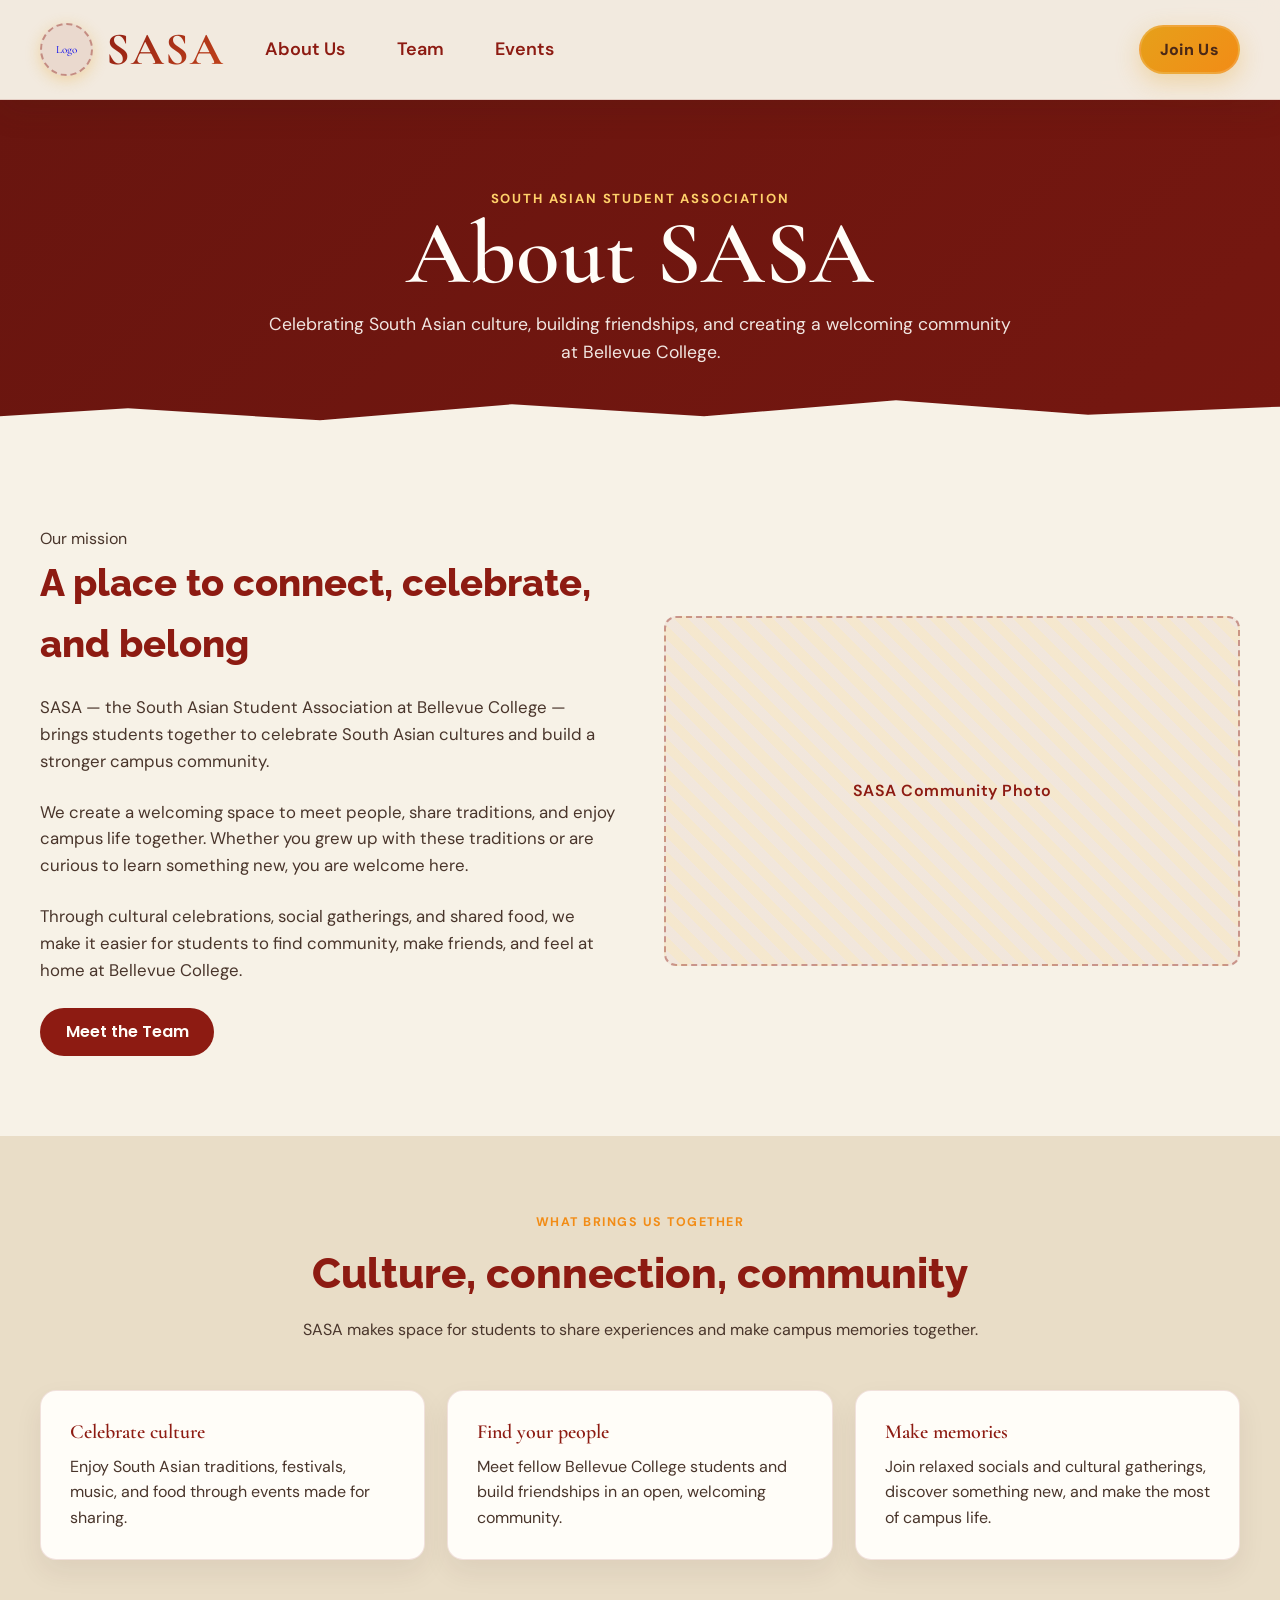
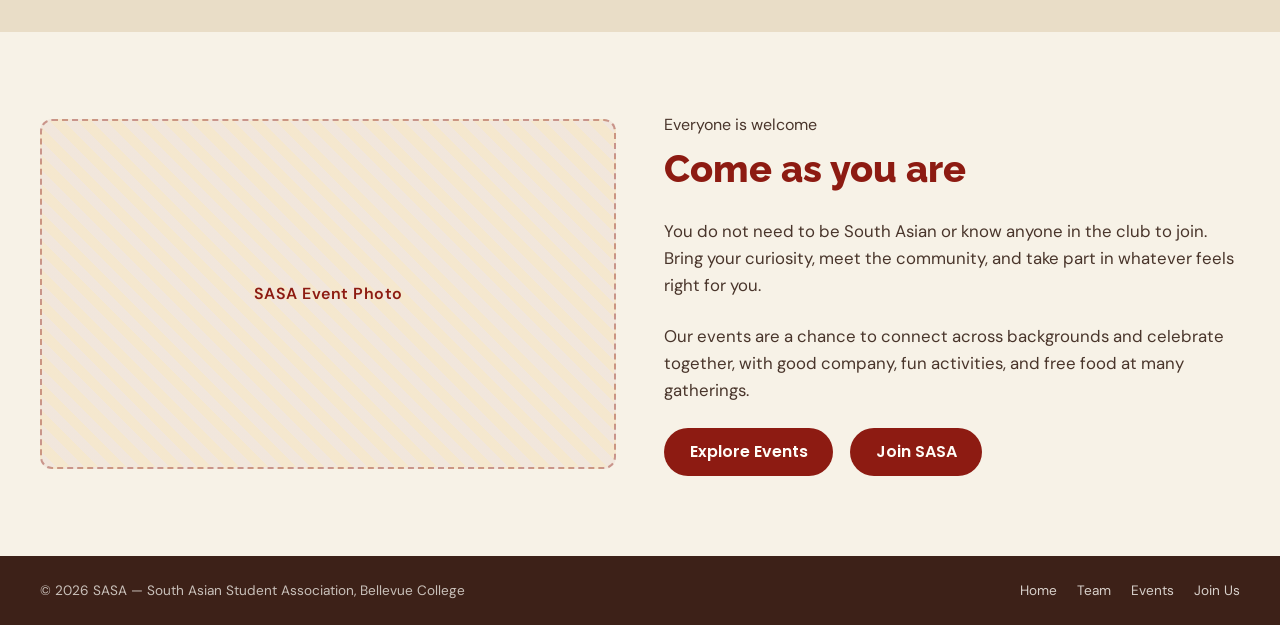
==== about.html @ 5262f255 "Refine typography and cream section palette Co-authored-by: Copilot <223556219+Copilot@users.noreply" ====
<!DOCTYPE html>
<html lang="en">
<head>
  <meta charset="UTF-8">
  <meta name="viewport" content="width=device-width, initial-scale=1.0">
  <meta name="theme-color" content="#F7F2E7">
  <title>About Us • SASA BC</title>
  <link href="https://fonts.googleapis.com/css2?family=Cormorant+Garamond:wght@500;600;700&family=DM+Sans:wght@400;500;600;700&family=Poppins:wght@500;600&family=Raleway:wght@800&display=swap" rel="stylesheet">
  <link rel="stylesheet" href="styles.css">
</head>
<body>
<header class="navbar">
  <div class="container nav-content">
    <div class="nav-main">
      <div class="brand">
        <a href="index.html" class="brand-link">
          <div class="logo-placeholder" aria-hidden="true">Logo</div>
          <span class="brand-name">SASA</span>
        </a>
      </div>
      <button class="menu-toggle" id="menu-toggle" aria-label="Toggle navigation menu" aria-controls="nav-links" aria-expanded="false">
        <span class="hamburger"></span><span class="hamburger"></span><span class="hamburger"></span>
      </button>
      <ul class="nav-links" id="nav-links">
        <li class="dropdown-container">
          <span class="nav-dropdown-trigger">About Us</span>
          <ul class="dropdown">
            <li><a href="about.html" aria-current="page">About SASA</a></li>
            <li><a href="#mission">Our Mission</a></li>
            <li><a href="index.html#impact">Impact</a></li>
          </ul>
        </li>
        <li><a class="nav-link" href="team.html">Team</a></li>
        <li><a class="nav-link" href="events.html">Events</a></li>
      </ul>
    </div>
    <div class="nav-actions"><a class="join-cta" href="index.html#join">Join Us</a></div>
  </div>
</header>

<main>
  <section class="hero about-hero">
    <div class="hero-content container">
      <p class="eyebrow">South Asian Student Association</p>
      <h1>About SASA</h1>
      <p>Celebrating South Asian culture, building friendships, and creating a welcoming community at Bellevue College.</p>
    </div>
    <div class="wave-animation"></div>
  </section>

  <section class="intro about-mission" id="mission">
    <div class="container intro-content">
      <div class="text about-copy">
        <span class="eyebrow">Our mission</span>
        <h2>A place to connect, celebrate, and belong</h2>
        <p>SASA — the South Asian Student Association at Bellevue College — brings students together to celebrate South Asian cultures and build a stronger campus community.</p>
        <p>We create a welcoming space to meet people, share traditions, and enjoy campus life together. Whether you grew up with these traditions or are curious to learn something new, you are welcome here.</p>
        <p>Through cultural celebrations, social gatherings, and shared food, we make it easier for students to find community, make friends, and feel at home at Bellevue College.</p>
        <a href="team.html" class="btn">Meet the Team</a>
      </div>
      <div class="photo-placeholder about-photo" role="img" aria-label="Placeholder for a SASA community photo">SASA Community Photo</div>
    </div>
  </section>

  <section class="about-values">
    <div class="container">
      <div class="section-intro">
        <span class="eyebrow">What brings us together</span>
        <h2>Culture, connection, community</h2>
        <p>SASA makes space for students to share experiences and make campus memories together.</p>
      </div>
      <div class="about-value-grid">
        <article class="about-value-card">
          <h3>Celebrate culture</h3>
          <p>Enjoy South Asian traditions, festivals, music, and food through events made for sharing.</p>
        </article>
        <article class="about-value-card">
          <h3>Find your people</h3>
          <p>Meet fellow Bellevue College students and build friendships in an open, welcoming community.</p>
        </article>
        <article class="about-value-card">
          <h3>Make memories</h3>
          <p>Join relaxed socials and cultural gatherings, discover something new, and make the most of campus life.</p>
        </article>
      </div>
    </div>
  </section>

  <section class="intro about-community">
    <div class="container intro-content">
      <div class="photo-placeholder about-photo" role="img" aria-label="Placeholder for a SASA event photo">SASA Event Photo</div>
      <div class="text about-community-copy">
        <span class="eyebrow">Everyone is welcome</span>
        <h2>Come as you are</h2>
        <p>You do not need to be South Asian or know anyone in the club to join. Bring your curiosity, meet the community, and take part in whatever feels right for you.</p>
        <p>Our events are a chance to connect across backgrounds and celebrate together, with good company, fun activities, and free food at many gatherings.</p>
        <a href="events.html" class="btn">Explore Events</a>
        <a href="index.html#join" class="btn about-join-link">Join SASA</a>
      </div>
    </div>
  </section>
</main>

<footer class="footer">
  <div class="container footer-page">
    <p>&copy; 2026 SASA — South Asian Student Association, Bellevue College</p>
    <div class="footer-links"><a href="index.html">Home</a><a href="team.html">Team</a><a href="events.html">Events</a><a href="index.html#join">Join Us</a></div>
  </div>
</footer>
<script src="script.js"></script>
</body>
</html>
---- styles.css ----
/* ------------------------------
   COLOR VARIABLES (inspired by the reference's cream, red, and saffron palette)
------------------------------ */
:root {
  --deep-blue: #8D1B12;
  --aqua: #F28C16;
  --sky: #F7F2E7;
  --dark-navy: #68150F;
  --white: #FFFDF8;
  --gray-text: #49352B;
  --warm-cream: #E9DDC7;
  --gold: #E6A01A;
  --orange: #F28C16;
}

/* ------------------------------
   RESET + BASE
------------------------------ */
* { margin: 0; padding: 0; box-sizing: border-box; }

body {
  font-family: 'DM Sans', sans-serif;
  line-height: 1.6;
  background: linear-gradient(-45deg, var(--deep-blue), var(--aqua), var(--deep-blue), var(--dark-navy));
  background-size: 400% 400%;
  animation: gradientBG 15s ease infinite;
  color: var(--white);
  overflow-x: hidden;
}

@keyframes gradientBG {
  0% { background-position: 0% 50%; }
  50% { background-position: 100% 50%; }
  100% { background-position: 0% 50%; }
}

.container { width: min(100% - 2rem, 1200px); margin: 0 auto; }

h1, h3 { font-family: 'Cormorant Garamond', serif; font-weight: 600; }
h2 { font-family: 'Raleway', sans-serif; font-weight: 800; }

/* ------------------------------
   PLACEHOLDER IMAGES
------------------------------ */
.photo-placeholder {
  background: repeating-linear-gradient(45deg, rgba(255,255,255,0.08), rgba(255,255,255,0.08) 10px, rgba(255,255,255,0.14) 10px, rgba(255,255,255,0.14) 20px);
  border: 2px dashed rgba(255,255,255,0.4);
  border-radius: 12px;
  display: flex;
  align-items: center;
  justify-content: center;
  color: var(--white);
  font-family: 'DM Sans', sans-serif;
  font-weight: 600;
  letter-spacing: 0.5px;
  text-align: center;
}

/* ------------------------------
   NAVBAR - GLASSMORPHISM
------------------------------ */
.navbar {
  background: rgba(247, 242, 231, 0.97);
  backdrop-filter: blur(10px);
  border-bottom: 1px solid rgba(141, 27, 18, 0.14);
  position: sticky;
  top: 0;
  z-index: 1000;
  box-shadow: 0 8px 32px rgba(61, 33, 24, 0.14);
  transition: all 0.3s ease;
}

.nav-content { display: flex; justify-content: space-between; align-items: center; padding: 0.8rem 0; }

.brand { display: flex; align-items: center; gap: 0.8rem; transition: transform 0.3s ease; }
.brand a.brand-link { display: inline-flex; align-items: center; gap: 0.8rem; text-decoration: none; }
.brand:hover { transform: translateY(-2px); }

.logo-placeholder {
  width: 53px;
  height: 53px;
  border-radius: 50%;
  background: rgba(141,27,18,0.08);
  border: 2px dashed rgba(141,27,18,0.4);
  display: flex;
  align-items: center;
  justify-content: center;
  font-size: 11px;
  font-family: 'Cormorant Garamond', serif;
  box-shadow: 0 4px 15px rgba(230, 160, 26, 0.3);
}

.brand-name {
  font-family: 'Cormorant Garamond', serif;
  font-size: 46px;
  font-weight: 700;
  letter-spacing: 1px;
  background: linear-gradient(135deg, var(--deep-blue), #C5461C);
  -webkit-background-clip: text;
  -webkit-text-fill-color: transparent;
  background-clip: text;
}

.nav-main { display: flex; align-items: center; gap: 2rem; flex-wrap: nowrap; }
.nav-links { display: flex; gap: 2rem; list-style: none; flex-wrap: nowrap; }

.menu-toggle { display: none; flex-direction: column; cursor: pointer; background: none; border: none; padding: 0.5rem; z-index: 1002; }
.hamburger { width: 25px; height: 3px; background: var(--deep-blue); margin: 3px 0; transition: 0.3s; border-radius: 2px; }
.menu-toggle.active .hamburger:nth-child(1) { transform: rotate(-45deg) translate(-5px, 6px); }
.menu-toggle.active .hamburger:nth-child(2) { opacity: 0; }
.menu-toggle.active .hamburger:nth-child(3) { transform: rotate(45deg) translate(-5px, -6px); }

.nav-links a, .nav-dropdown-trigger {
  font-family: 'DM Sans', sans-serif;
  font-weight: 600;
  font-size: 18px;
  text-decoration: none;
  color: var(--deep-blue);
  padding: 0.5rem 0.6rem;
  position: relative;
  cursor: pointer;
  transition: font-weight 0.3s ease;
  display: block;
  white-space: nowrap;
}

.nav-links a::after, .nav-dropdown-trigger::after {
  content: '';
  position: absolute;
  bottom: 0;
  left: 50%;
  width: 0;
  height: 2px;
  background: var(--deep-blue);
  transition: all 0.3s ease;
  transform: translateX(-50%);
}

.nav-links a:hover, .nav-dropdown-trigger:hover { font-weight: 800; }
.nav-links a:hover::after, .nav-dropdown-trigger:hover::after { width: 100%; }

.nav-actions { display: flex; align-items: center; margin-left: auto; }
.join-cta {
  background: linear-gradient(135deg, var(--gold) 0%, var(--orange) 100%);
  color: #4A2817;
  padding: 0.6rem 1.2rem;
  border-radius: 30px;
  text-decoration: none;
  font-family: 'DM Sans', sans-serif;
  font-weight: 800;
  letter-spacing: 0.3px;
  box-shadow: 0 8px 24px rgba(230, 160, 26, 0.3);
  transition: transform 0.2s ease, box-shadow 0.2s ease;
  border: 2px solid rgba(255,255,255,0.15);
  white-space: nowrap;
}
.join-cta:hover { transform: translateY(-2px); box-shadow: 0 12px 28px rgba(230, 160, 26, 0.45); }

.dropdown-container { position: relative; }
.dropdown {
  list-style: none;
  position: absolute;
  top: 100%;
  left: 0;
  background: var(--deep-blue);
  border-radius: 10px;
  padding: 0.5rem 0;
  min-width: 160px;
  opacity: 0;
  visibility: hidden;
  transform: translateY(8px);
  transition: all 0.25s ease;
  box-shadow: 0 10px 30px rgba(0,0,0,0.3);
}
.dropdown-container:hover .dropdown { opacity: 1; visibility: visible; transform: translateY(0); }
.dropdown li a { color: var(--white); font-size: 15px; padding: 0.5rem 1.2rem; }
.dropdown li a:hover { color: #FFD16A; }
.dropdown li a::after { display: none; }

/* ------------------------------
   HERO
------------------------------ */
.hero { position: relative; padding: 4rem 0 5rem; overflow: hidden; }
.hero-layout { display: grid; grid-template-columns: 1fr 1fr; gap: 3rem; align-items: center; }

.hero-media-column { display: flex; flex-direction: column; gap: 1rem; }
.hero-photo-main { height: 260px; }
.hero-photo-row { display: flex; gap: 1rem; }
.hero-photo-small { flex: 1; height: 140px; }

.hero-text-column h1 {
  font-size: clamp(4.4rem, 8vw, 6.5rem);
  line-height: 0.95;
  font-weight: 600;
  margin-bottom: 1rem;
  background: linear-gradient(135deg, var(--white), var(--gold));
  -webkit-background-clip: text;
  -webkit-text-fill-color: transparent;
  background-clip: text;
}
.hero-text-column p { font-size: 1.2rem; max-width: 480px; margin-bottom: 2rem; color: rgba(255,255,255,0.9); }

.pulse-border {
  display: inline-block;
  background: linear-gradient(135deg, var(--gold) 0%, var(--orange) 100%);
  color: var(--dark-navy);
  font-family: 'Poppins', sans-serif;
  font-weight: 700;
  padding: 0.9rem 2.2rem;
  border-radius: 40px;
  text-decoration: none;
  box-shadow: 0 0 0 0 rgba(255, 209, 102, 0.6);
  animation: pulse 2.2s infinite;
}
@keyframes pulse {
  0% { box-shadow: 0 0 0 0 rgba(255, 209, 102, 0.5); }
  70% { box-shadow: 0 0 0 20px rgba(255, 209, 102, 0); }
  100% { box-shadow: 0 0 0 0 rgba(255, 209, 102, 0); }
}

.wave-animation {
  position: absolute;
  bottom: -2px; left: 0; width: 100%; height: 80px;
  background: var(--sky);
  clip-path: polygon(0 60%, 10% 50%, 25% 65%, 40% 45%, 55% 60%, 70% 40%, 85% 58%, 100% 48%, 100% 100%, 0% 100%);
}

/* ------------------------------
   STATS
------------------------------ */
.social-proof { padding: 3rem 0; text-align: center; background: var(--sky); color: var(--gray-text); }
.social-proof h2 { margin-bottom: 2rem; font-size: 2rem; }
.stats { display: flex; justify-content: center; gap: 2rem; flex-wrap: wrap; }
.stat-card {
  background: var(--white);
  border: 1px solid rgba(141,27,18,0.16);
  border-radius: 16px;
  padding: 2rem 3rem;
  min-width: 200px;
  box-shadow: 0 8px 24px rgba(61,33,24,0.08);
}
.stat-card h3 { font-family: 'Raleway', sans-serif; font-size: 2.8rem; font-weight: 800; color: var(--deep-blue); }
.stat-card p { font-family: 'DM Sans', sans-serif; font-weight: 600; }

/* ------------------------------
   WHAT IS SASA / INTRO
------------------------------ */
.intro { background: var(--sky); color: var(--gray-text); padding: 5rem 0; }
.home-intro { background: var(--warm-cream); }
.intro-content { display: grid; grid-template-columns: 1fr 1fr; gap: 3rem; align-items: center; }
.intro h2 { font-size: 2.4rem; margin-bottom: 1.2rem; color: var(--deep-blue); }
.intro p { margin-bottom: 1.5rem; font-size: 1.05rem; }
.intro .photo-placeholder { color: var(--deep-blue); border-color: rgba(141,27,18,0.4); background: repeating-linear-gradient(45deg, rgba(141,27,18,0.05), rgba(141,27,18,0.05) 10px, rgba(230,160,26,0.12) 10px, rgba(230,160,26,0.12) 20px); }
.intro-photo { height: 320px; }

.btn {
  display: inline-block;
  background: var(--deep-blue);
  color: var(--white);
  font-family: 'Poppins', sans-serif;
  font-weight: 600;
  padding: 0.7rem 1.6rem;
  border-radius: 30px;
  text-decoration: none;
  transition: transform 0.2s ease, background 0.2s ease;
}
.btn:hover { background: var(--aqua); transform: translateY(-2px); }

/* ------------------------------
   GALLERY
------------------------------ */
.gallery { padding: 4rem 0; text-align: center; overflow: hidden; background: var(--warm-cream); color: var(--deep-blue); }
.gallery h2 { margin-bottom: 2rem; font-size: 2rem; }
.gallery-track {
  display: flex;
  gap: 1.2rem;
  width: max-content;
  animation: scrollGallery 30s linear infinite;
}
.gallery:hover .gallery-track { animation-play-state: paused; }
@keyframes scrollGallery {
  0% { transform: translateX(0); }
  100% { transform: translateX(-50%); }
}
.gallery-photo { width: 260px; height: 180px; flex-shrink: 0; }

/* ------------------------------
   TEAM
------------------------------ */
.team { padding: 4rem 0; text-align: center; background: var(--sky); color: var(--deep-blue); }
.team h2 { margin-bottom: 2.5rem; font-size: 2rem; }
.team-grid { display: flex; flex-wrap: wrap; justify-content: center; gap: 2rem; }
.team-card { width: 190px; }
.team-photo { width: 190px; height: 190px; border-radius: 50%; margin: 0 auto 1rem; }
.team-card h4 { font-family: 'DM Sans', sans-serif; font-size: 1.05rem; font-weight: 600; }
.team-card p { font-size: 0.9rem; color: var(--gray-text); }

/* ------------------------------
   EVENTS
------------------------------ */
.events { background: #8D1B12; padding: 4rem 0; text-align: center; }
.events h2 { margin-bottom: 2.5rem; font-size: 2rem; }
.events-grid { display: grid; grid-template-columns: repeat(auto-fit, minmax(260px, 1fr)); gap: 2rem; }
.event-card {
  background: rgba(255,253,248,0.08);
  border: 1px solid rgba(255,253,248,0.18);
  border-radius: 16px;
  padding: 1.5rem;
  text-align: left;
}
.event-photo { height: 160px; margin-bottom: 1rem; }
.event-card h4 { font-family: 'DM Sans', sans-serif; font-weight: 600; margin-bottom: 0.4rem; }
.event-card p { font-size: 0.9rem; color: rgba(255,253,248,0.78); }

/* ------------------------------
   JOIN / FOOTER
------------------------------ */
.join { padding: 5rem 0; text-align: center; background: var(--sky); color: var(--deep-blue); }
.join h2 { font-size: 2.2rem; margin-bottom: 1rem; }
.join p { max-width: 560px; margin: 0 auto 2rem; color: var(--gray-text); }

.footer { background: #3D2118; padding: 1.5rem 0; text-align: center; font-size: 0.85rem; color: rgba(255,253,248,0.72); }

.gallery .photo-placeholder, .team .photo-placeholder {
  color: var(--deep-blue);
  border-color: rgba(141,27,18,0.38);
  background: repeating-linear-gradient(45deg, rgba(141,27,18,0.04), rgba(141,27,18,0.04) 10px, rgba(230,160,26,0.12) 10px, rgba(230,160,26,0.12) 20px);
}

/* ------------------------------
   TEAM AND EVENTS PAGES
------------------------------ */
.subpage-hero {
  padding: 5.5rem 0 6rem;
  text-align: center;
  color: var(--white);
  background: linear-gradient(125deg, #68150F, #A92216 58%, #C6531A);
}
.subpage-hero .eyebrow, .events-join .eyebrow {
  color: #FFD16A;
  font-size: 0.82rem;
  text-transform: uppercase;
  letter-spacing: 0.14em;
  font-family: 'DM Sans', sans-serif;
  font-weight: 600;
}
.subpage-hero h1 { font-size: clamp(3.4rem, 7vw, 5.6rem); line-height: 1; font-weight: 600; margin: 0.4rem 0 0.8rem; }
.subpage-hero p:not(.eyebrow) { max-width: 720px; margin: 0 auto; color: rgba(255,253,248,0.9); font-size: 1.1rem; }
.leadership-section { padding: 4.5rem 0; background: var(--sky); color: var(--gray-text); }
.leadership-alumni { background: var(--warm-cream); }
.section-intro { max-width: 700px; margin: 0 auto 3rem; text-align: center; }
.section-intro .eyebrow { color: var(--orange); font-family: 'DM Sans', sans-serif; font-size: 0.78rem; font-weight: 700; letter-spacing: 0.12em; text-transform: uppercase; }
.section-intro h2 { color: var(--deep-blue); font-size: clamp(1.8rem, 4vw, 2.6rem); margin: 0.45rem 0 0.6rem; }
.section-intro p { color: var(--gray-text); }
.leadership-layout { display: grid; grid-template-columns: minmax(190px, 0.75fr) 1px minmax(0, 2fr); gap: 2.5rem; align-items: stretch; }
.leadership-heading { color: var(--deep-blue); font: 600 1.15rem 'DM Sans', sans-serif; margin-bottom: 1.5rem; text-align: center; }
.leadership-divider { width: 1px; background: rgba(141,27,18,0.2); }
.leader-grid { display: grid; grid-template-columns: repeat(2, minmax(150px, 1fr)); gap: 2rem 1.4rem; }
.leader-grid-community { grid-template-columns: repeat(3, minmax(150px, 1fr)); max-width: 850px; margin: 0 auto; }
.leader-card { text-align: center; color: var(--gray-text); }
.leader-name { color: var(--deep-blue); font: 600 1rem 'DM Sans', sans-serif; min-height: 1.6rem; }
.leader-avatar { width: 142px; height: 142px; margin: 0.75rem auto 0.65rem; border-radius: 50%; color: var(--deep-blue); border-color: rgba(141,27,18,0.38); background: repeating-linear-gradient(45deg, rgba(141,27,18,0.04), rgba(141,27,18,0.04) 10px, rgba(230,160,26,0.12) 10px, rgba(230,160,26,0.12) 20px); }
.leader-card-featured .leader-avatar { width: 176px; height: 176px; }
.leader-socials { display: flex; justify-content: center; gap: 0.55rem; margin: 0.4rem 0 0.6rem; }
.social-placeholder { display: inline-flex; align-items: center; justify-content: center; width: 27px; height: 27px; border-radius: 50%; background: var(--deep-blue); color: var(--white); font: 600 0.7rem 'DM Sans', sans-serif; }
.leader-role { color: var(--deep-blue); font: 600 0.92rem 'DM Sans', sans-serif; }
.leader-term { color: #806C5E; font-size: 0.78rem; }

.events-roadmap { padding: 4.5rem 0 5.5rem; background: var(--sky); color: var(--gray-text); }
.events-timeline { position: relative; max-width: 920px; margin: 0 auto; padding: 0.5rem 0; }
.timeline-art { position: absolute; z-index: 1; inset: 0; width: 100%; height: 100%; overflow: visible; pointer-events: none; }
.timeline-path-base { fill: none; stroke: rgba(141,27,18,0.2); stroke-width: 4; stroke-linecap: round; }
.timeline-path-progress { fill: none; stroke: url(#event-path-gradient); stroke-width: 6; stroke-linecap: round; }
.timeline-event { position: relative; z-index: 2; display: grid; grid-template-columns: 1fr 1fr; padding: 0 0 2.75rem; }
.timeline-event:last-child { padding-bottom: 0; }
.timeline-event:nth-of-type(odd) .event-card { grid-column: 1; width: 75%; justify-self: end; }
.timeline-event:nth-of-type(even) .event-card { grid-column: 2; width: 75%; justify-self: start; }
.timeline-marker { position: absolute; z-index: 3; left: 50%; top: 1.4rem; display: grid; place-items: center; width: 42px; height: 42px; transform: translate(-50%, -50%); border: 4px solid var(--sky); border-radius: 50%; background: var(--deep-blue); color: var(--white); font: 600 0.7rem 'DM Sans', sans-serif; box-shadow: 0 0 0 2px var(--gold); }
.event-card { overflow: hidden; border-radius: 16px; background: var(--white); border: 1px solid rgba(141,27,18,0.13); box-shadow: 0 12px 30px rgba(61,33,24,0.09); }
.event-photo { height: 190px; margin: 0; border: 0; border-radius: 0; color: var(--deep-blue); background: repeating-linear-gradient(45deg, rgba(141,27,18,0.04), rgba(141,27,18,0.04) 10px, rgba(230,160,26,0.12) 10px, rgba(230,160,26,0.12) 20px); }
.event-card-content { padding: 1.25rem 1.4rem 1.4rem; }
.event-date { color: #866D55; font-size: 0.78rem; font-weight: 500; }
.event-card h3 { margin: 0.35rem 0 0.55rem; color: var(--deep-blue); font: 600 1.45rem 'Cormorant Garamond', serif; }
.event-card-content p { color: var(--gray-text); font-size: 0.92rem; }
.event-tag { display: inline-block; margin-top: 0.9rem; padding: 0.28rem 0.7rem; border-radius: 20px; background: #F7E8C7; color: #71351C; font: 600 0.72rem 'DM Sans', sans-serif; }
.events-join { padding: 4rem 1rem; background: var(--deep-blue); color: var(--white); text-align: center; }
.events-join h2 { max-width: 650px; margin: 0.5rem auto 1.5rem; font-size: clamp(1.8rem, 4vw, 2.7rem); }
.path-kite { filter: drop-shadow(0 3px 4px rgba(61,33,24,0.22)); }
.path-kite-lead { color: #E63A25; }
.path-kite-small:nth-child(2) { color: #F28C16; }
.path-kite-small:nth-child(3) { color: #D95135; }
.path-kite-small:nth-child(4) { color: #E6A01A; }
.kite-shape { fill: currentColor; stroke: #8D1B12; stroke-width: 1.8; stroke-linejoin: round; }
.kite-cross, .kite-diamond { fill: none; stroke: #FFD16A; stroke-width: 1.4; stroke-linejoin: round; }
.kite-center { fill: #FFD16A; stroke: #8D1B12; stroke-width: 1; }
.kite-tail-line { fill: none; stroke: #8D1B12; stroke-width: 1.8; stroke-linecap: round; }
.kite-bow { fill: none; stroke: #E6A01A; stroke-width: 2.5; stroke-linecap: round; stroke-linejoin: round; }
.footer-page { display: flex; justify-content: space-between; align-items: center; gap: 1.5rem; }
.footer-links { display: flex; gap: 1.25rem; }
.footer-links a { color: rgba(255,253,248,0.8); text-decoration: none; }
.footer-links a:hover { color: #FFD16A; }

/* ------------------------------
   ABOUT SASA PAGE
------------------------------ */
.about-hero { text-align: center; }
.about-hero .hero-content { padding-top: 1.5rem; }
.about-hero .eyebrow { color: #FFD16A; font-family: 'DM Sans', sans-serif; font-size: 0.82rem; font-weight: 700; letter-spacing: 0.14em; text-transform: uppercase; }
.about-hero h1 { font-size: clamp(3.4rem, 7vw, 5.6rem); line-height: 1; font-weight: 600; margin-bottom: 0.7rem; }
.about-hero p { max-width: 760px; margin: 0 auto; color: rgba(255,253,248,0.9); font-size: 1.1rem; }
.about-mission { background: var(--sky); }
.about-copy h2, .about-community-copy h2 { color: var(--deep-blue); }
.about-copy p + p, .about-community-copy p + p { margin-top: 0.9rem; }
.about-join-link { margin-left: 0.8rem; }
.about-photo { min-height: 350px; color: var(--deep-blue); border-color: rgba(141,27,18,0.38); background: repeating-linear-gradient(45deg, rgba(141,27,18,0.04), rgba(141,27,18,0.04) 10px, rgba(230,160,26,0.12) 10px, rgba(230,160,26,0.12) 20px); }
.about-values { padding: 4.5rem 0; background: var(--warm-cream); color: var(--gray-text); }
.about-value-grid { display: grid; grid-template-columns: repeat(3, minmax(0, 1fr)); gap: 1.4rem; }
.about-value-card { padding: 1.8rem; border-radius: 16px; background: var(--white); border: 1px solid rgba(141,27,18,0.12); box-shadow: 0 12px 28px rgba(61,33,24,0.07); }
.about-value-card h3 { color: var(--deep-blue); font: 600 1.25rem 'Cormorant Garamond', serif; margin-bottom: 0.6rem; }
.about-community { background: var(--sky); }

/* ------------------------------
   RESPONSIVE
------------------------------ */
@media (max-width: 900px) {
  .hero-layout, .intro-content { grid-template-columns: 1fr; }
  .hero-text-column { order: -1; text-align: center; }
  .hero-text-column p { margin-left: auto; margin-right: auto; }
}

@media (max-width: 768px) {
  .menu-toggle { display: flex; }
  .nav-links {
    position: fixed;
    top: 0; right: -100%;
    width: 260px; height: 100vh;
    background: var(--deep-blue);
    flex-direction: column;
    padding: 6rem 2rem;
    gap: 1.5rem;
    transition: right 0.3s ease;
    z-index: 1001;
  }
  .nav-links.active { right: 0; }
  .nav-links a, .nav-dropdown-trigger { color: var(--white); }
  .nav-links a::after, .nav-dropdown-trigger::after { background: var(--white); }
  .dropdown { position: static; opacity: 1; visibility: visible; transform: none; display: none; box-shadow: none; background: rgba(255,255,255,0.05); }
  .dropdown-container.active .dropdown { display: block; }
  .hero-text-column h1 { font-size: 3.8rem; }
  .subpage-hero { padding: 4rem 0 4.5rem; }
  .about-hero .hero-content { padding-top: 0; }
  .about-photo { min-height: 240px; }
  .about-value-grid { grid-template-columns: 1fr; }
  .leadership-layout { grid-template-columns: 1fr; gap: 2rem; }
  .leadership-divider { height: 1px; width: 100%; }
  .leader-grid { grid-template-columns: repeat(2, minmax(125px, 1fr)); }
  .leader-grid-community { grid-template-columns: repeat(2, minmax(125px, 1fr)); }
  .timeline-art { left: 0; }
  .timeline-path-base { stroke-width: 3; }
  .timeline-path-progress { stroke-width: 4; }
  .timeline-event { grid-template-columns: 40px minmax(0, 1fr); }
  .timeline-event:nth-of-type(odd) .event-card,
  .timeline-event:nth-of-type(even) .event-card { grid-column: 2; width: 100%; margin: 0 0 0 0.7rem; justify-self: stretch; }
  .timeline-marker { left: 19px; }
  .footer-page { flex-direction: column; text-align: center; }
}

@media (max-width: 420px) {
  .leader-grid, .leader-grid-community { grid-template-columns: 1fr 1fr; gap: 1.5rem 0.75rem; }
  .leader-avatar { width: 124px; height: 124px; }
  .event-photo { height: 150px; }
  .event-card-content { padding: 1rem; }
}

@media (prefers-reduced-motion: reduce) {
  .path-kite { display: none; }
}
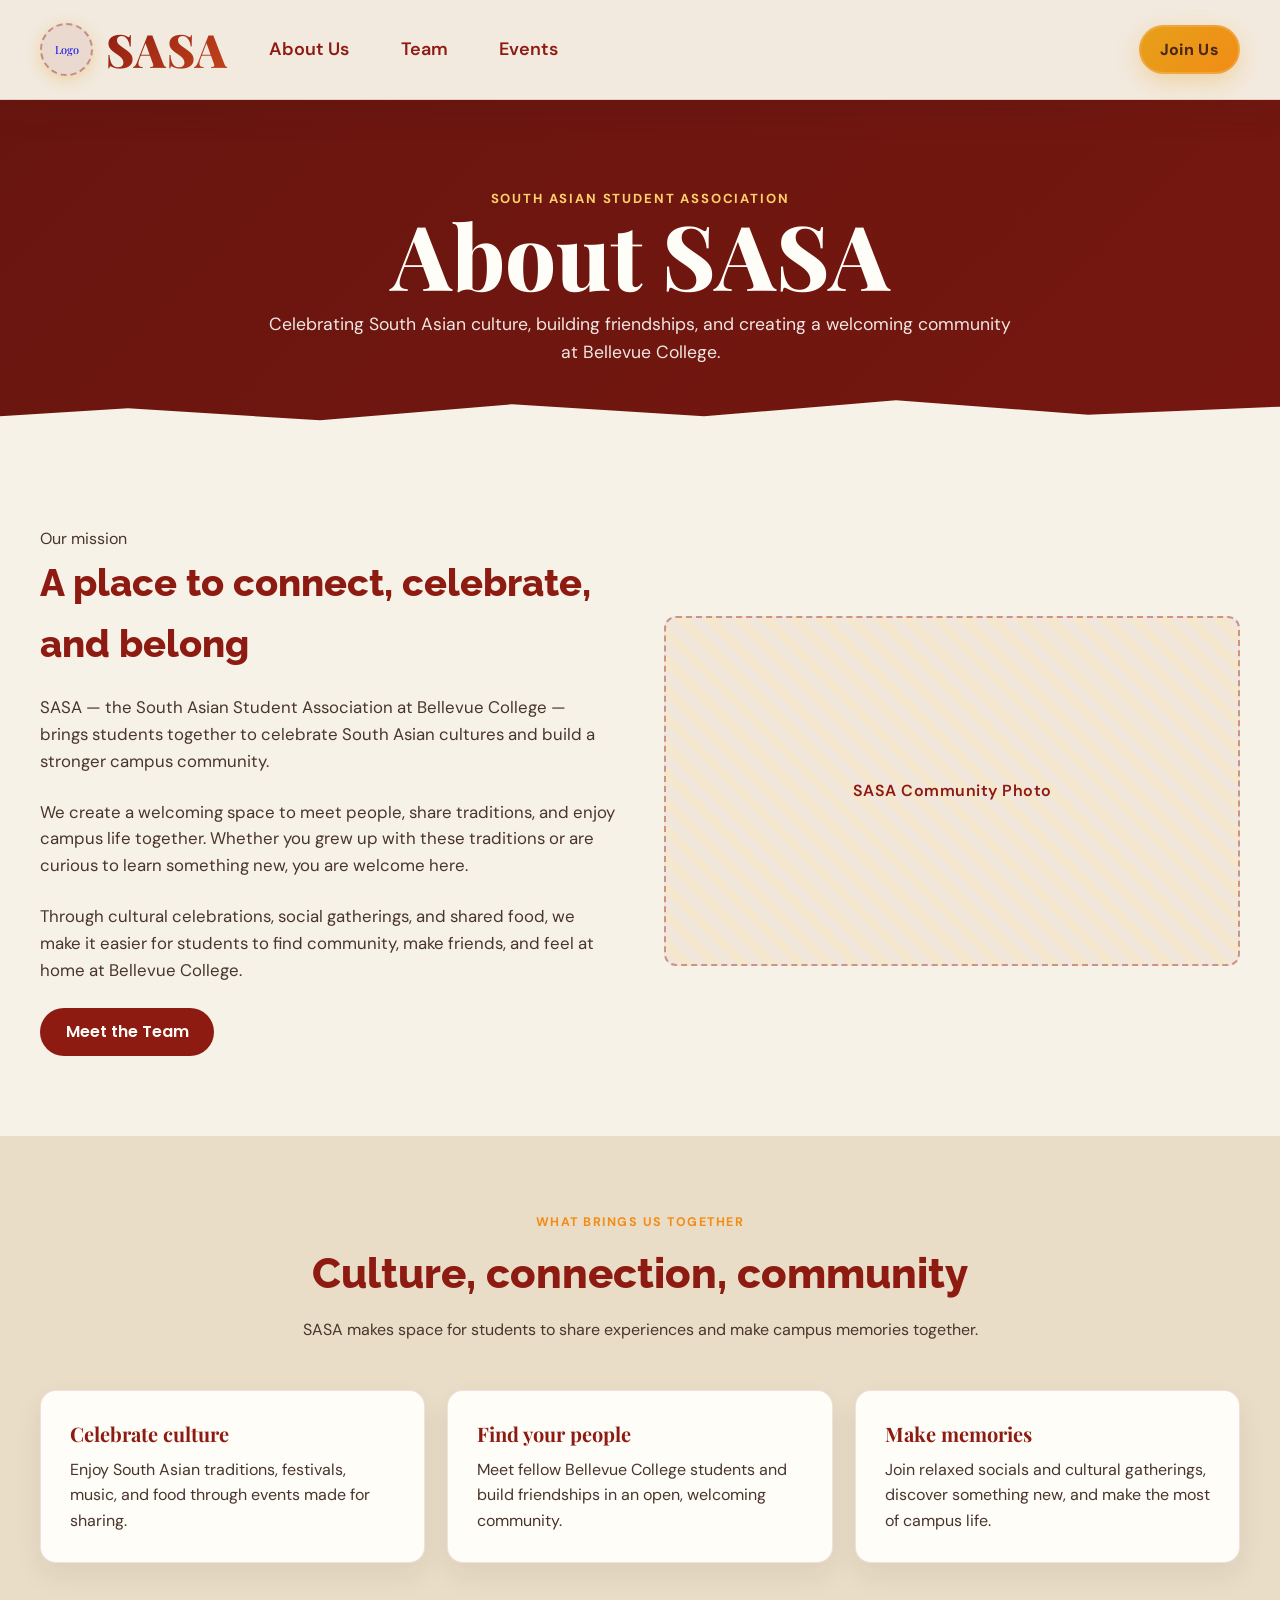
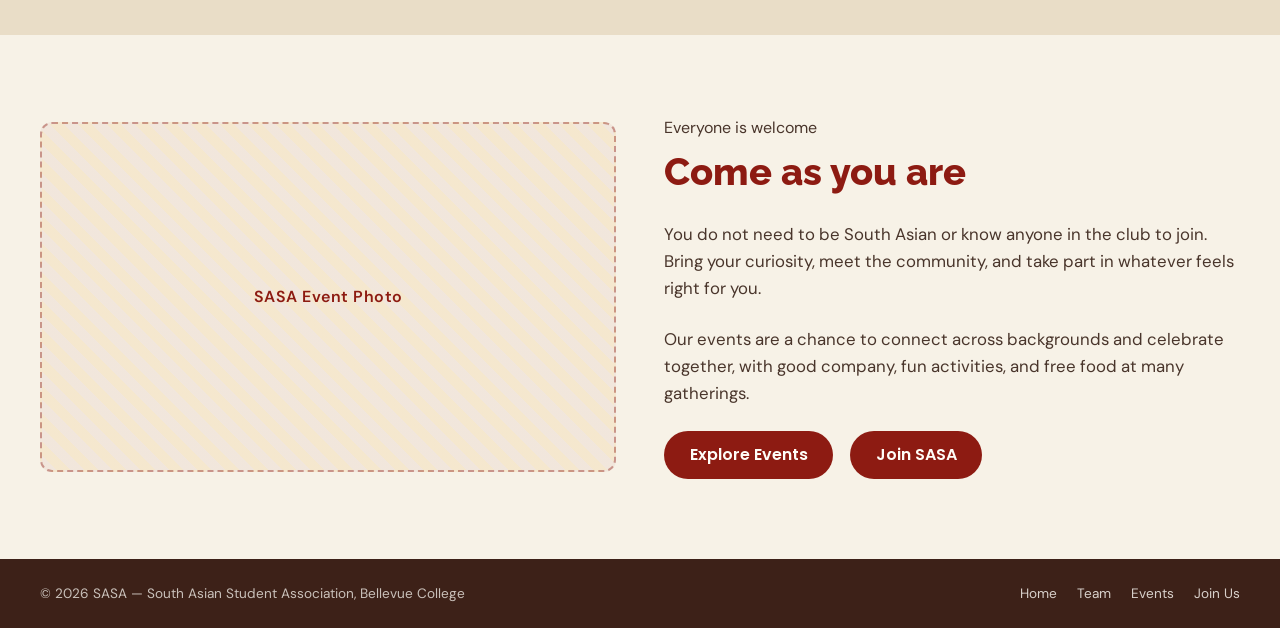
==== commit 1ecb8a56: "Switch display font to bolder Playfair Display for premium feel Co-authored-by: Copilot <223556219+C" ====
--- a/about.html
+++ b/about.html
@@ -5,7 +5,7 @@
   <meta name="viewport" content="width=device-width, initial-scale=1.0">
   <meta name="theme-color" content="#F7F2E7">
   <title>About Us • SASA BC</title>
-  <link href="https://fonts.googleapis.com/css2?family=Cormorant+Garamond:wght@500;600;700&family=DM+Sans:wght@400;500;600;700&family=Poppins:wght@500;600&family=Raleway:wght@800&display=swap" rel="stylesheet">
+  <link href="https://fonts.googleapis.com/css2?family=Playfair+Display:wght@700;800;900&family=DM+Sans:wght@400;500;600;700&family=Poppins:wght@500;600&family=Raleway:wght@800&display=swap" rel="stylesheet">
   <link rel="stylesheet" href="styles.css">
 </head>
 <body>
--- a/styles.css
+++ b/styles.css
@@ -36,7 +36,7 @@
 
 .container { width: min(100% - 2rem, 1200px); margin: 0 auto; }
 
-h1, h3 { font-family: 'Cormorant Garamond', serif; font-weight: 600; }
+h1, h3 { font-family: 'Playfair Display', serif; font-weight: 800; }
 h2 { font-family: 'Raleway', sans-serif; font-weight: 800; }
 
 /* ------------------------------
@@ -86,14 +86,14 @@
   align-items: center;
   justify-content: center;
   font-size: 11px;
-  font-family: 'Cormorant Garamond', serif;
+  font-family: 'Playfair Display', serif;
   box-shadow: 0 4px 15px rgba(230, 160, 26, 0.3);
 }
 
 .brand-name {
-  font-family: 'Cormorant Garamond', serif;
+  font-family: 'Playfair Display', serif;
   font-size: 46px;
-  font-weight: 700;
+  font-weight: 900;
   letter-spacing: 1px;
   background: linear-gradient(135deg, var(--deep-blue), #C5461C);
   -webkit-background-clip: text;
@@ -191,7 +191,7 @@
 .hero-text-column h1 {
   font-size: clamp(4.4rem, 8vw, 6.5rem);
   line-height: 0.95;
-  font-weight: 600;
+  font-weight: 800;
   margin-bottom: 1rem;
   background: linear-gradient(135deg, var(--white), var(--gold));
   -webkit-background-clip: text;
@@ -344,7 +344,7 @@
   font-family: 'DM Sans', sans-serif;
   font-weight: 600;
 }
-.subpage-hero h1 { font-size: clamp(3.4rem, 7vw, 5.6rem); line-height: 1; font-weight: 600; margin: 0.4rem 0 0.8rem; }
+.subpage-hero h1 { font-size: clamp(3.4rem, 7vw, 5.6rem); line-height: 1; font-weight: 800; margin: 0.4rem 0 0.8rem; }
 .subpage-hero p:not(.eyebrow) { max-width: 720px; margin: 0 auto; color: rgba(255,253,248,0.9); font-size: 1.1rem; }
 .leadership-section { padding: 4.5rem 0; background: var(--sky); color: var(--gray-text); }
 .leadership-alumni { background: var(--warm-cream); }
@@ -380,7 +380,7 @@
 .event-photo { height: 190px; margin: 0; border: 0; border-radius: 0; color: var(--deep-blue); background: repeating-linear-gradient(45deg, rgba(141,27,18,0.04), rgba(141,27,18,0.04) 10px, rgba(230,160,26,0.12) 10px, rgba(230,160,26,0.12) 20px); }
 .event-card-content { padding: 1.25rem 1.4rem 1.4rem; }
 .event-date { color: #866D55; font-size: 0.78rem; font-weight: 500; }
-.event-card h3 { margin: 0.35rem 0 0.55rem; color: var(--deep-blue); font: 600 1.45rem 'Cormorant Garamond', serif; }
+.event-card h3 { margin: 0.35rem 0 0.55rem; color: var(--deep-blue); font: 700 1.45rem 'Playfair Display', serif; }
 .event-card-content p { color: var(--gray-text); font-size: 0.92rem; }
 .event-tag { display: inline-block; margin-top: 0.9rem; padding: 0.28rem 0.7rem; border-radius: 20px; background: #F7E8C7; color: #71351C; font: 600 0.72rem 'DM Sans', sans-serif; }
 .events-join { padding: 4rem 1rem; background: var(--deep-blue); color: var(--white); text-align: center; }
@@ -406,7 +406,7 @@
 .about-hero { text-align: center; }
 .about-hero .hero-content { padding-top: 1.5rem; }
 .about-hero .eyebrow { color: #FFD16A; font-family: 'DM Sans', sans-serif; font-size: 0.82rem; font-weight: 700; letter-spacing: 0.14em; text-transform: uppercase; }
-.about-hero h1 { font-size: clamp(3.4rem, 7vw, 5.6rem); line-height: 1; font-weight: 600; margin-bottom: 0.7rem; }
+.about-hero h1 { font-size: clamp(3.4rem, 7vw, 5.6rem); line-height: 1; font-weight: 800; margin-bottom: 0.7rem; }
 .about-hero p { max-width: 760px; margin: 0 auto; color: rgba(255,253,248,0.9); font-size: 1.1rem; }
 .about-mission { background: var(--sky); }
 .about-copy h2, .about-community-copy h2 { color: var(--deep-blue); }
@@ -416,7 +416,7 @@
 .about-values { padding: 4.5rem 0; background: var(--warm-cream); color: var(--gray-text); }
 .about-value-grid { display: grid; grid-template-columns: repeat(3, minmax(0, 1fr)); gap: 1.4rem; }
 .about-value-card { padding: 1.8rem; border-radius: 16px; background: var(--white); border: 1px solid rgba(141,27,18,0.12); box-shadow: 0 12px 28px rgba(61,33,24,0.07); }
-.about-value-card h3 { color: var(--deep-blue); font: 600 1.25rem 'Cormorant Garamond', serif; margin-bottom: 0.6rem; }
+.about-value-card h3 { color: var(--deep-blue); font: 700 1.25rem 'Playfair Display', serif; margin-bottom: 0.6rem; }
 .about-community { background: var(--sky); }
 
 /* ------------------------------
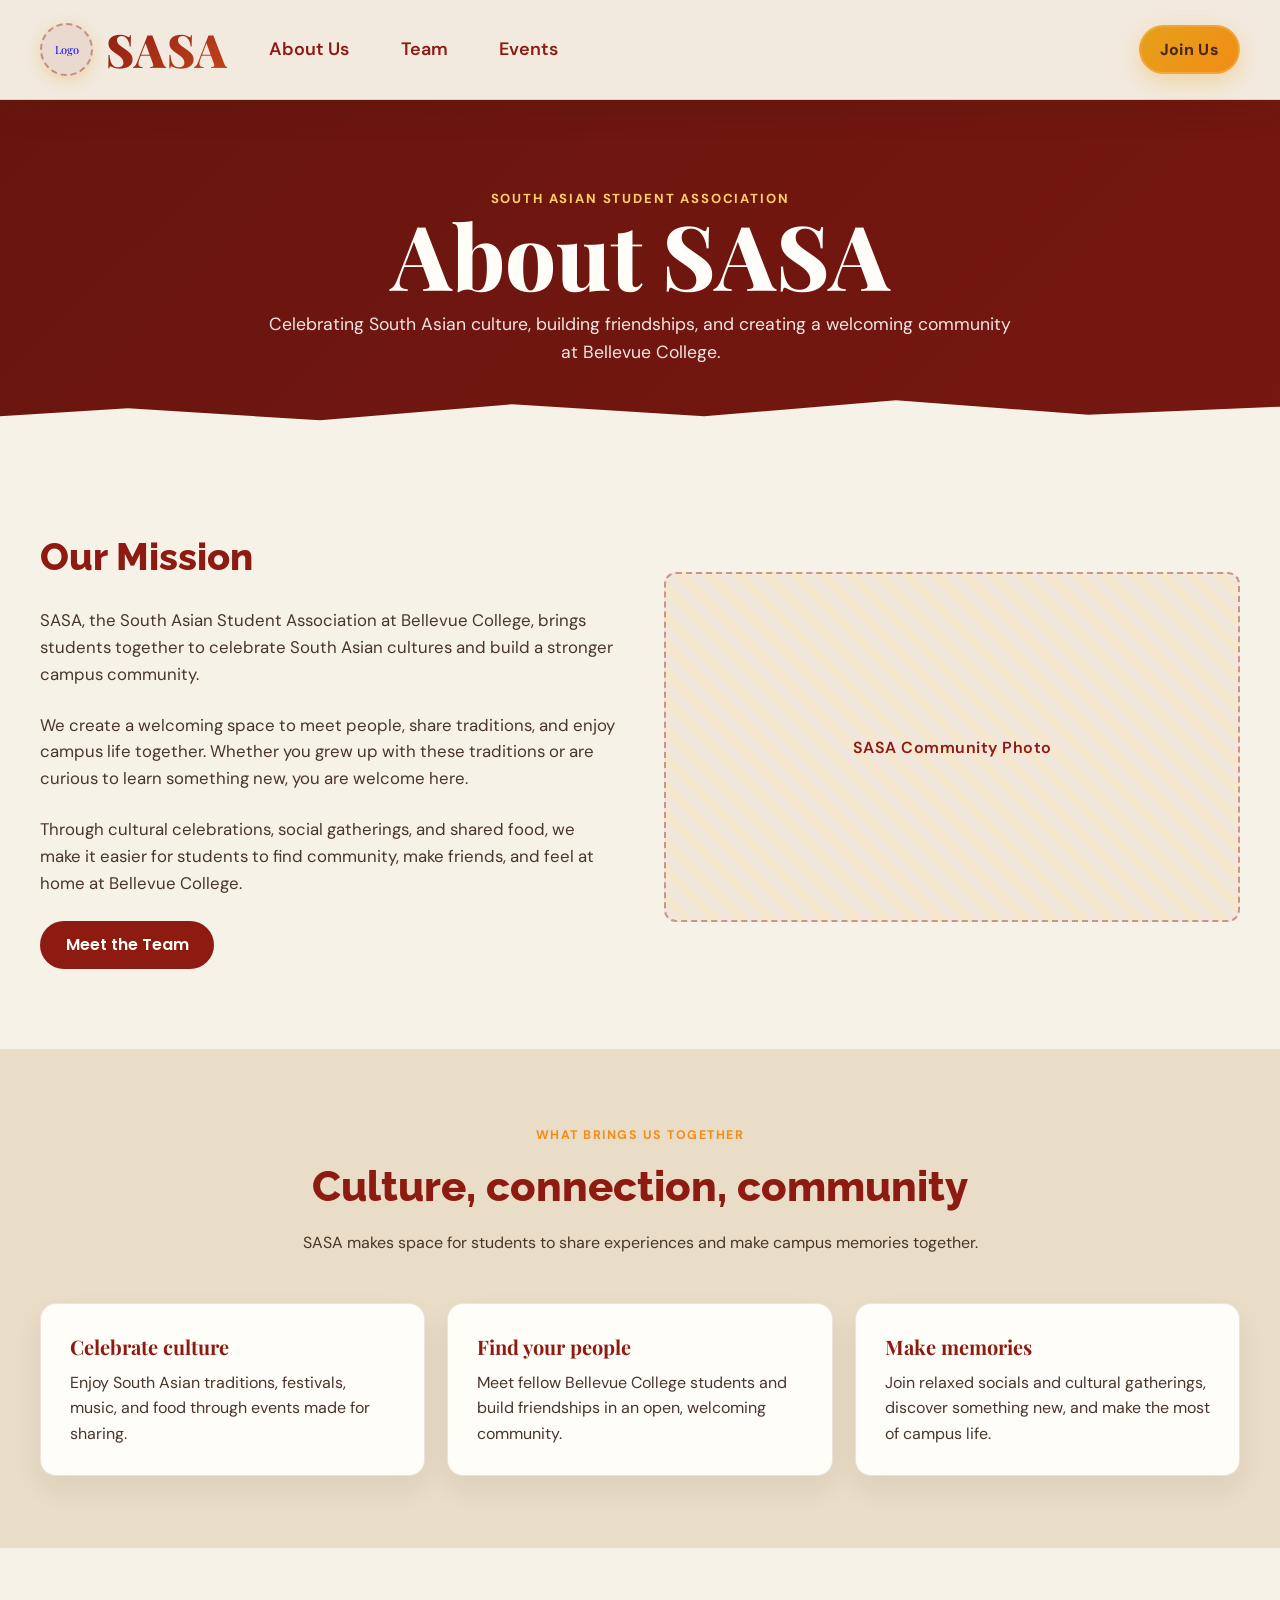
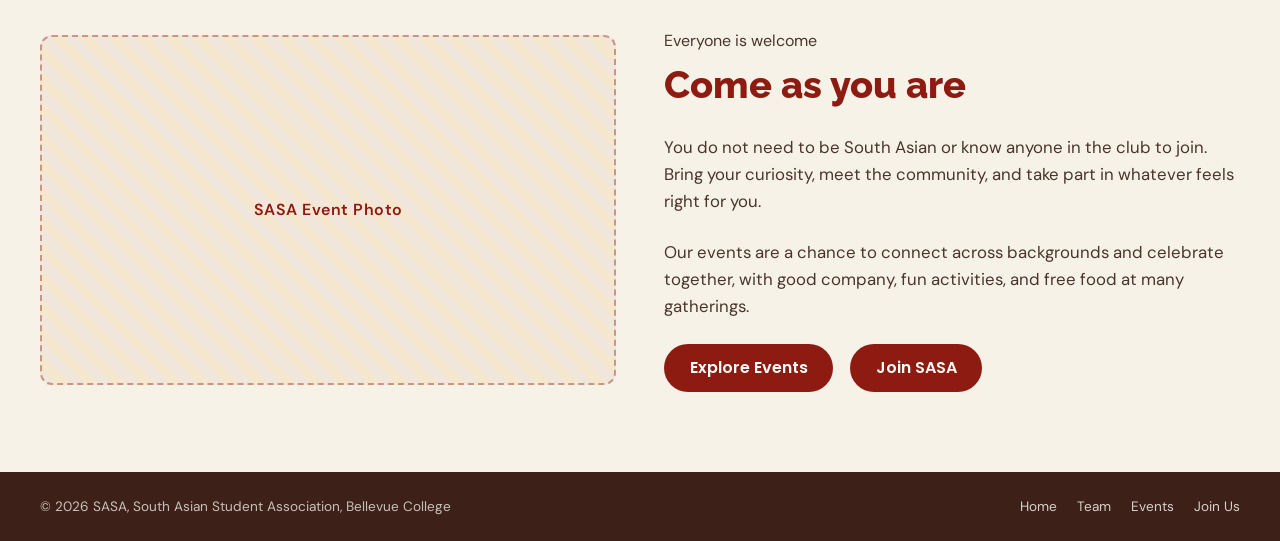
==== commit 5d11f0e2: "Refine hero, nav, about, team, and events pages per feedback - Bigger/bolder hero subtext, Join Us b" ====
--- a/about.html
+++ b/about.html
@@ -22,14 +22,7 @@
         <span class="hamburger"></span><span class="hamburger"></span><span class="hamburger"></span>
       </button>
       <ul class="nav-links" id="nav-links">
-        <li class="dropdown-container">
-          <span class="nav-dropdown-trigger">About Us</span>
-          <ul class="dropdown">
-            <li><a href="about.html" aria-current="page">About SASA</a></li>
-            <li><a href="#mission">Our Mission</a></li>
-            <li><a href="index.html#impact">Impact</a></li>
-          </ul>
-        </li>
+        <li><a class="nav-link" href="about.html" aria-current="page">About Us</a></li>
         <li><a class="nav-link" href="team.html">Team</a></li>
         <li><a class="nav-link" href="events.html">Events</a></li>
       </ul>
@@ -51,9 +44,8 @@
   <section class="intro about-mission" id="mission">
     <div class="container intro-content">
       <div class="text about-copy">
-        <span class="eyebrow">Our mission</span>
-        <h2>A place to connect, celebrate, and belong</h2>
-        <p>SASA — the South Asian Student Association at Bellevue College — brings students together to celebrate South Asian cultures and build a stronger campus community.</p>
+        <h2>Our Mission</h2>
+        <p>SASA, the South Asian Student Association at Bellevue College, brings students together to celebrate South Asian cultures and build a stronger campus community.</p>
         <p>We create a welcoming space to meet people, share traditions, and enjoy campus life together. Whether you grew up with these traditions or are curious to learn something new, you are welcome here.</p>
         <p>Through cultural celebrations, social gatherings, and shared food, we make it easier for students to find community, make friends, and feel at home at Bellevue College.</p>
         <a href="team.html" class="btn">Meet the Team</a>
@@ -103,7 +95,7 @@
 
 <footer class="footer">
   <div class="container footer-page">
-    <p>&copy; 2026 SASA — South Asian Student Association, Bellevue College</p>
+    <p>&copy; 2026 SASA, South Asian Student Association, Bellevue College</p>
     <div class="footer-links"><a href="index.html">Home</a><a href="team.html">Team</a><a href="events.html">Events</a><a href="index.html#join">Join Us</a></div>
   </div>
 </footer>
--- a/styles.css
+++ b/styles.css
@@ -156,27 +156,6 @@
 }
 .join-cta:hover { transform: translateY(-2px); box-shadow: 0 12px 28px rgba(230, 160, 26, 0.45); }
 
-.dropdown-container { position: relative; }
-.dropdown {
-  list-style: none;
-  position: absolute;
-  top: 100%;
-  left: 0;
-  background: var(--deep-blue);
-  border-radius: 10px;
-  padding: 0.5rem 0;
-  min-width: 160px;
-  opacity: 0;
-  visibility: hidden;
-  transform: translateY(8px);
-  transition: all 0.25s ease;
-  box-shadow: 0 10px 30px rgba(0,0,0,0.3);
-}
-.dropdown-container:hover .dropdown { opacity: 1; visibility: visible; transform: translateY(0); }
-.dropdown li a { color: var(--white); font-size: 15px; padding: 0.5rem 1.2rem; }
-.dropdown li a:hover { color: #FFD16A; }
-.dropdown li a::after { display: none; }
-
 /* ------------------------------
    HERO
 ------------------------------ */
@@ -198,7 +177,8 @@
   -webkit-text-fill-color: transparent;
   background-clip: text;
 }
-.hero-text-column p { font-size: 1.2rem; max-width: 480px; margin-bottom: 2rem; color: rgba(255,255,255,0.9); }
+.hero-text-column { text-align: center; }
+.hero-text-column p { font-size: 1.4rem; font-weight: 600; max-width: 480px; margin: 0 auto 2rem; color: rgba(255,255,255,0.95); }
 
 .pulse-border {
   display: inline-block;
@@ -216,6 +196,20 @@
   0% { box-shadow: 0 0 0 0 rgba(255, 209, 102, 0.5); }
   70% { box-shadow: 0 0 0 20px rgba(255, 209, 102, 0); }
   100% { box-shadow: 0 0 0 0 rgba(255, 209, 102, 0); }
+}
+
+/* Hero sits on an animated multi-color gradient, so give its button a fixed,
+   high-contrast look that stays visible no matter what color is behind it. */
+.hero-text-column .pulse-border {
+  background: var(--white);
+  color: var(--deep-blue);
+  border: 2px solid var(--gold);
+  transition: transform 0.2s ease, background 0.2s ease, color 0.2s ease;
+}
+.hero-text-column .pulse-border:hover {
+  background: var(--gold);
+  color: var(--white);
+  transform: translateY(-2px);
 }
 
 .wave-animation {
@@ -362,19 +356,47 @@
 .leader-avatar { width: 142px; height: 142px; margin: 0.75rem auto 0.65rem; border-radius: 50%; color: var(--deep-blue); border-color: rgba(141,27,18,0.38); background: repeating-linear-gradient(45deg, rgba(141,27,18,0.04), rgba(141,27,18,0.04) 10px, rgba(230,160,26,0.12) 10px, rgba(230,160,26,0.12) 20px); }
 .leader-card-featured .leader-avatar { width: 176px; height: 176px; }
 .leader-socials { display: flex; justify-content: center; gap: 0.55rem; margin: 0.4rem 0 0.6rem; }
-.social-placeholder { display: inline-flex; align-items: center; justify-content: center; width: 27px; height: 27px; border-radius: 50%; background: var(--deep-blue); color: var(--white); font: 600 0.7rem 'DM Sans', sans-serif; }
+.social-icon { display: inline-flex; align-items: center; justify-content: center; width: 28px; height: 28px; border-radius: 50%; color: var(--white); transition: transform 0.2s ease, box-shadow 0.2s ease; box-shadow: 0 4px 10px rgba(61,33,24,0.18); }
+.social-icon:hover { transform: translateY(-2px) scale(1.06); }
+.social-instagram { background: radial-gradient(circle at 30% 110%, #fdf497 0%, #fdf497 5%, #fd5949 45%, #d6249f 60%, #285AEB 90%); }
+.social-linkedin { background: #0A66C2; }
 .leader-role { color: var(--deep-blue); font: 600 0.92rem 'DM Sans', sans-serif; }
 .leader-term { color: #806C5E; font-size: 0.78rem; }
 
-.events-roadmap { padding: 4.5rem 0 5.5rem; background: var(--sky); color: var(--gray-text); }
+.events-roadmap {
+  position: relative;
+  isolation: isolate;
+  padding: 4.5rem 0 5.5rem;
+  color: var(--gray-text);
+  background: linear-gradient(120deg, var(--sky) 0%, var(--warm-cream) 35%, var(--sky) 65%, var(--warm-cream) 100%);
+  background-size: 320% 320%;
+  animation: creamDrift 22s ease-in-out infinite;
+}
+.events-roadmap::before {
+  content: '';
+  position: absolute;
+  inset: 0;
+  z-index: 0;
+  pointer-events: none;
+  opacity: 0.14;
+  background-image: url("data:image/svg+xml,%3Csvg xmlns='http://www.w3.org/2000/svg' width='140' height='140' viewBox='0 0 140 140'%3E%3Cg fill='none' stroke='%238D1B12' stroke-width='2'%3E%3Cpath d='M70 20c-24 0-42 18-42 42 0 18 12 30 24 36-6 12-18 18-18 30 0 18 18 30 36 30 24 0 42-18 42-42 0-18-12-30-24-36 6-12 18-18 18-30 0-18-18-30-36-30z'/%3E%3Ccircle cx='70' cy='70' r='6' fill='%23E6A01A' stroke='none'/%3E%3C/g%3E%3C/svg%3E");
+  background-size: 140px 140px;
+  background-repeat: repeat;
+}
+.events-roadmap > .container { position: relative; z-index: 1; }
+@keyframes creamDrift {
+  0% { background-position: 0% 50%; }
+  50% { background-position: 100% 50%; }
+  100% { background-position: 0% 50%; }
+}
 .events-timeline { position: relative; max-width: 920px; margin: 0 auto; padding: 0.5rem 0; }
 .timeline-art { position: absolute; z-index: 1; inset: 0; width: 100%; height: 100%; overflow: visible; pointer-events: none; }
 .timeline-path-base { fill: none; stroke: rgba(141,27,18,0.2); stroke-width: 4; stroke-linecap: round; }
 .timeline-path-progress { fill: none; stroke: url(#event-path-gradient); stroke-width: 6; stroke-linecap: round; }
 .timeline-event { position: relative; z-index: 2; display: grid; grid-template-columns: 1fr 1fr; padding: 0 0 2.75rem; }
 .timeline-event:last-child { padding-bottom: 0; }
-.timeline-event:nth-of-type(odd) .event-card { grid-column: 1; width: 75%; justify-self: end; }
-.timeline-event:nth-of-type(even) .event-card { grid-column: 2; width: 75%; justify-self: start; }
+.timeline-event:nth-of-type(odd) .event-card { grid-column: 1; width: 90%; justify-self: end; }
+.timeline-event:nth-of-type(even) .event-card { grid-column: 2; width: 90%; justify-self: start; }
 .timeline-marker { position: absolute; z-index: 3; left: 50%; top: 1.4rem; display: grid; place-items: center; width: 42px; height: 42px; transform: translate(-50%, -50%); border: 4px solid var(--sky); border-radius: 50%; background: var(--deep-blue); color: var(--white); font: 600 0.7rem 'DM Sans', sans-serif; box-shadow: 0 0 0 2px var(--gold); }
 .event-card { overflow: hidden; border-radius: 16px; background: var(--white); border: 1px solid rgba(141,27,18,0.13); box-shadow: 0 12px 30px rgba(61,33,24,0.09); }
 .event-photo { height: 190px; margin: 0; border: 0; border-radius: 0; color: var(--deep-blue); background: repeating-linear-gradient(45deg, rgba(141,27,18,0.04), rgba(141,27,18,0.04) 10px, rgba(230,160,26,0.12) 10px, rgba(230,160,26,0.12) 20px); }
@@ -444,8 +466,6 @@
   .nav-links.active { right: 0; }
   .nav-links a, .nav-dropdown-trigger { color: var(--white); }
   .nav-links a::after, .nav-dropdown-trigger::after { background: var(--white); }
-  .dropdown { position: static; opacity: 1; visibility: visible; transform: none; display: none; box-shadow: none; background: rgba(255,255,255,0.05); }
-  .dropdown-container.active .dropdown { display: block; }
   .hero-text-column h1 { font-size: 3.8rem; }
   .subpage-hero { padding: 4rem 0 4.5rem; }
   .about-hero .hero-content { padding-top: 0; }
@@ -465,6 +485,14 @@
   .footer-page { flex-direction: column; text-align: center; }
 }
 
+@media (max-width: 480px) {
+  .nav-main { gap: 0.6rem; }
+  .brand a.brand-link { gap: 0.5rem; }
+  .logo-placeholder { width: 38px; height: 38px; font-size: 9px; }
+  .brand-name { font-size: 28px; }
+  .join-cta { padding: 0.5rem 0.9rem; font-size: 0.82rem; }
+}
+
 @media (max-width: 420px) {
   .leader-grid, .leader-grid-community { grid-template-columns: 1fr 1fr; gap: 1.5rem 0.75rem; }
   .leader-avatar { width: 124px; height: 124px; }
@@ -474,4 +502,5 @@
 
 @media (prefers-reduced-motion: reduce) {
   .path-kite { display: none; }
-}
+  .events-roadmap { animation: none; background-position: 50% 50%; }
+}
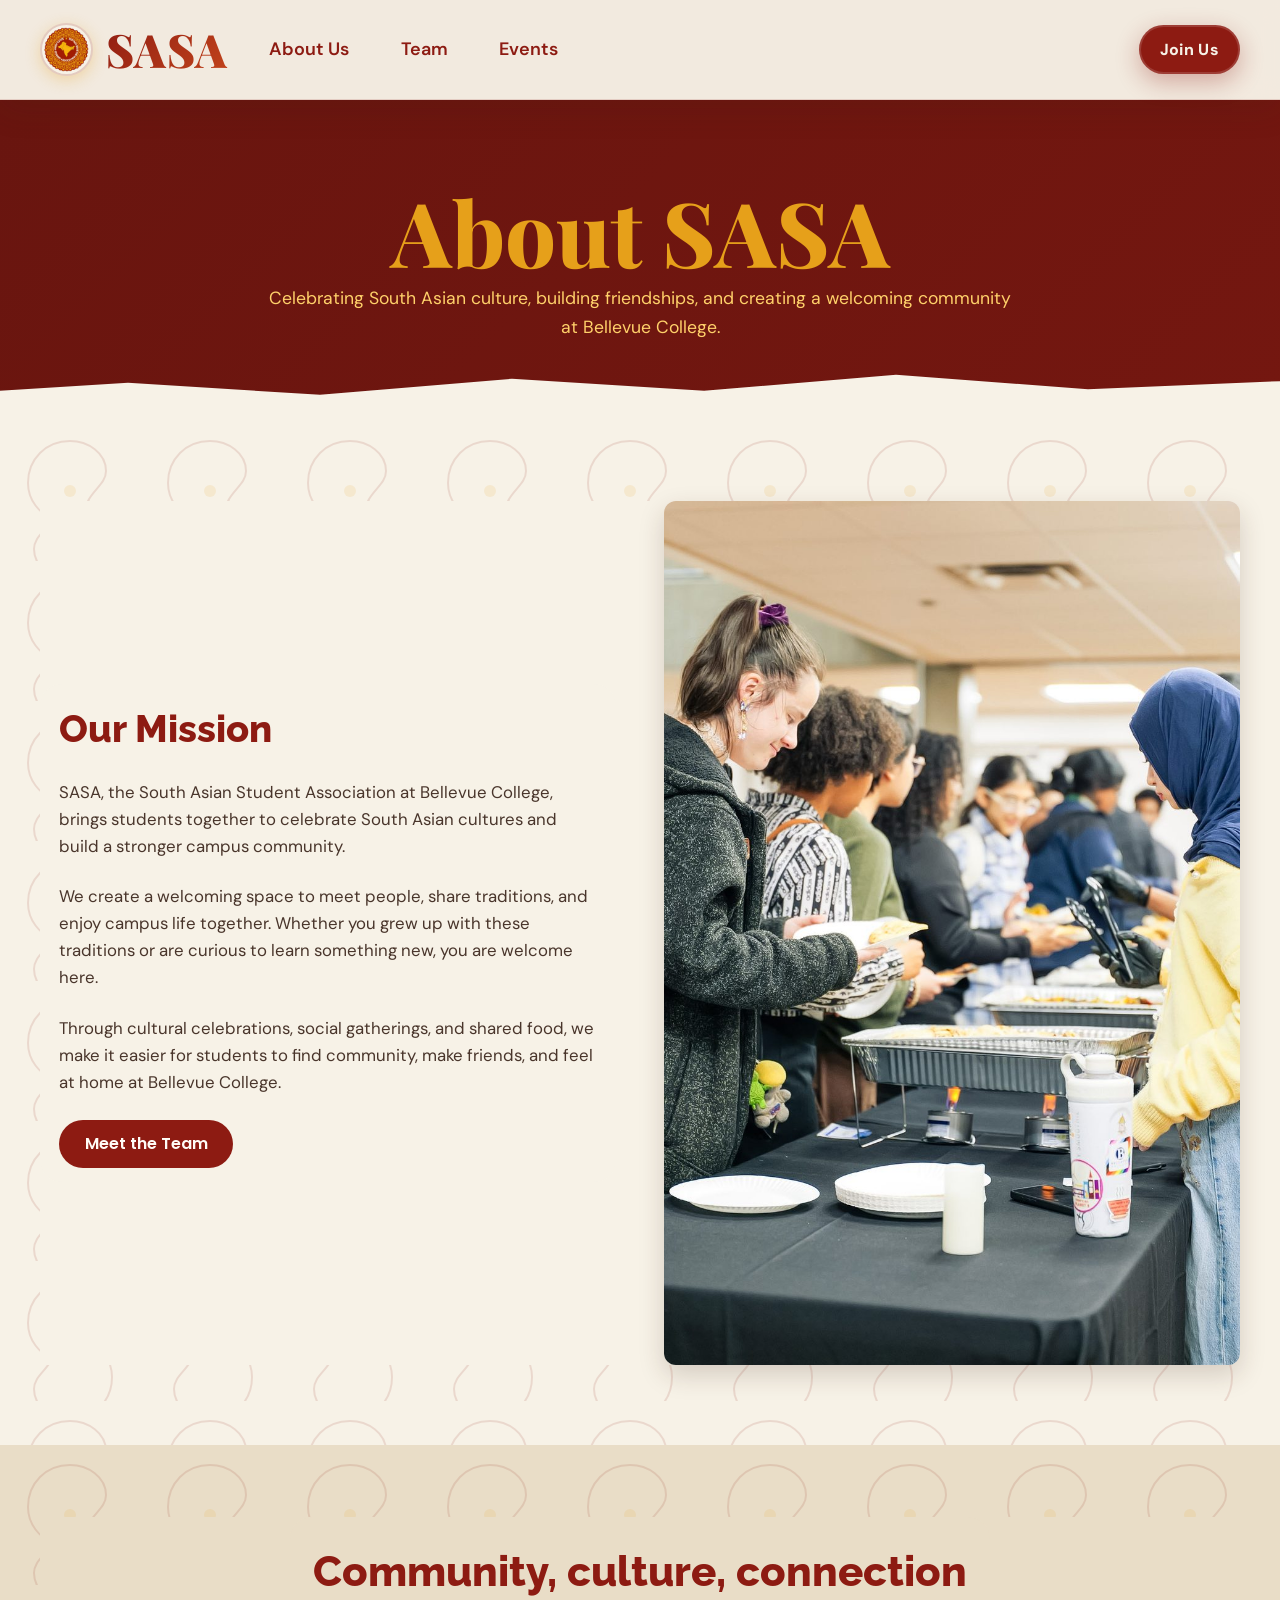
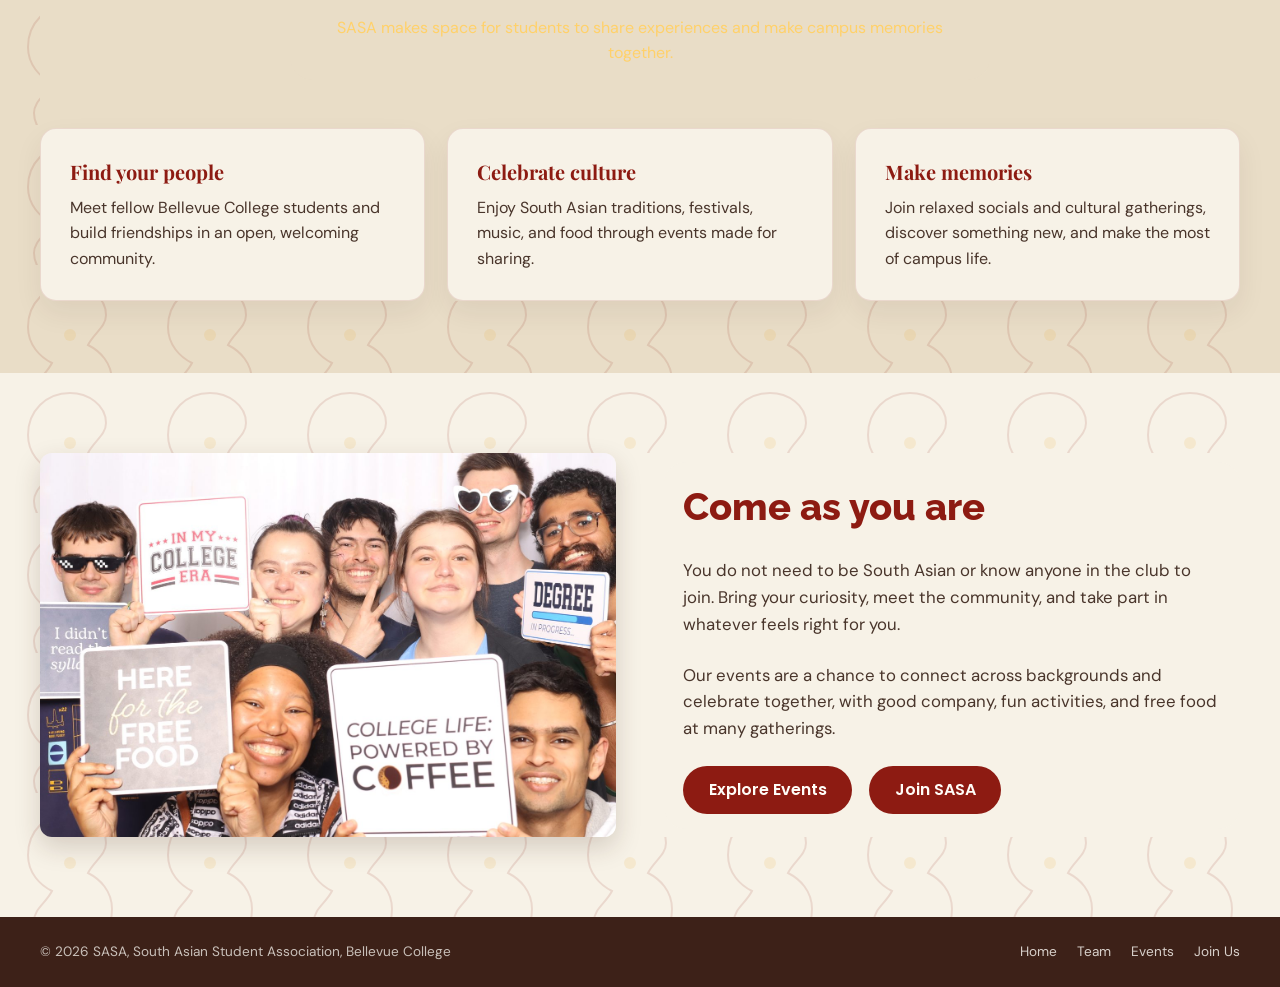
==== commit 8e3fd2c9: "Big content/design round: real photos, logo, WhatsApp CTAs, decor backgrounds, team page restructure" ====
--- a/about.html
+++ b/about.html
@@ -14,7 +14,7 @@
     <div class="nav-main">
       <div class="brand">
         <a href="index.html" class="brand-link">
-          <div class="logo-placeholder" aria-hidden="true">Logo</div>
+          <img class="logo-mark" src="images/logo.png" alt="SASA BC logo" width="53" height="53">
           <span class="brand-name">SASA</span>
         </a>
       </div>
@@ -27,48 +27,46 @@
         <li><a class="nav-link" href="events.html">Events</a></li>
       </ul>
     </div>
-    <div class="nav-actions"><a class="join-cta" href="index.html#join">Join Us</a></div>
+    <div class="nav-actions"><a class="join-cta" href="https://chat.whatsapp.com/KbYNfElaU6s2t479rpD04B" target="_blank" rel="noopener">Join Us</a></div>
   </div>
 </header>
 
 <main>
   <section class="hero about-hero">
     <div class="hero-content container">
-      <p class="eyebrow">South Asian Student Association</p>
-      <h1>About SASA</h1>
-      <p>Celebrating South Asian culture, building friendships, and creating a welcoming community at Bellevue College.</p>
+      <h1>About <span class="font-flicker">SASA</span></h1>
+      <p class="text-accent-gold">Celebrating South Asian culture, building friendships, and creating a welcoming community at Bellevue College.</p>
     </div>
     <div class="wave-animation"></div>
   </section>
 
-  <section class="intro about-mission" id="mission">
+  <section class="intro about-mission decor-bg" id="mission">
     <div class="container intro-content">
-      <div class="text about-copy">
+      <div class="text about-copy text-card">
         <h2>Our Mission</h2>
         <p>SASA, the South Asian Student Association at Bellevue College, brings students together to celebrate South Asian cultures and build a stronger campus community.</p>
         <p>We create a welcoming space to meet people, share traditions, and enjoy campus life together. Whether you grew up with these traditions or are curious to learn something new, you are welcome here.</p>
         <p>Through cultural celebrations, social gatherings, and shared food, we make it easier for students to find community, make friends, and feel at home at Bellevue College.</p>
         <a href="team.html" class="btn">Meet the Team</a>
       </div>
-      <div class="photo-placeholder about-photo" role="img" aria-label="Placeholder for a SASA community photo">SASA Community Photo</div>
+      <img class="photo-img about-photo" src="images/about-community.jpg" alt="SASA community members together">
     </div>
   </section>
 
-  <section class="about-values">
+  <section class="about-values decor-bg">
     <div class="container">
-      <div class="section-intro">
-        <span class="eyebrow">What brings us together</span>
-        <h2>Culture, connection, community</h2>
-        <p>SASA makes space for students to share experiences and make campus memories together.</p>
+      <div class="section-intro text-card">
+        <h2>Community, culture, connection</h2>
+        <p class="text-accent-gold">SASA makes space for students to share experiences and make campus memories together.</p>
       </div>
       <div class="about-value-grid">
         <article class="about-value-card">
+          <h3>Find your people</h3>
+          <p>Meet fellow Bellevue College students and build friendships in an open, welcoming community.</p>
+        </article>
+        <article class="about-value-card">
           <h3>Celebrate culture</h3>
           <p>Enjoy South Asian traditions, festivals, music, and food through events made for sharing.</p>
-        </article>
-        <article class="about-value-card">
-          <h3>Find your people</h3>
-          <p>Meet fellow Bellevue College students and build friendships in an open, welcoming community.</p>
         </article>
         <article class="about-value-card">
           <h3>Make memories</h3>
@@ -78,16 +76,15 @@
     </div>
   </section>
 
-  <section class="intro about-community">
+  <section class="intro about-community decor-bg">
     <div class="container intro-content">
-      <div class="photo-placeholder about-photo" role="img" aria-label="Placeholder for a SASA event photo">SASA Event Photo</div>
-      <div class="text about-community-copy">
-        <span class="eyebrow">Everyone is welcome</span>
+      <img class="photo-img about-photo" src="images/about-event.jpg" alt="SASA event photo">
+      <div class="text about-community-copy text-card">
         <h2>Come as you are</h2>
         <p>You do not need to be South Asian or know anyone in the club to join. Bring your curiosity, meet the community, and take part in whatever feels right for you.</p>
         <p>Our events are a chance to connect across backgrounds and celebrate together, with good company, fun activities, and free food at many gatherings.</p>
         <a href="events.html" class="btn">Explore Events</a>
-        <a href="index.html#join" class="btn about-join-link">Join SASA</a>
+        <a href="https://chat.whatsapp.com/KbYNfElaU6s2t479rpD04B" class="btn about-join-link" target="_blank" rel="noopener">Join SASA</a>
       </div>
     </div>
   </section>
@@ -96,7 +93,7 @@
 <footer class="footer">
   <div class="container footer-page">
     <p>&copy; 2026 SASA, South Asian Student Association, Bellevue College</p>
-    <div class="footer-links"><a href="index.html">Home</a><a href="team.html">Team</a><a href="events.html">Events</a><a href="index.html#join">Join Us</a></div>
+    <div class="footer-links"><a href="index.html">Home</a><a href="team.html">Team</a><a href="events.html">Events</a><a href="https://chat.whatsapp.com/KbYNfElaU6s2t479rpD04B" target="_blank" rel="noopener">Join Us</a></div>
   </div>
 </footer>
 <script src="script.js"></script>
--- a/styles.css
+++ b/styles.css
@@ -35,6 +35,16 @@
 }
 
 .container { width: min(100% - 2rem, 1200px); margin: 0 auto; }
+
+.visually-hidden {
+  position: absolute;
+  width: 1px; height: 1px;
+  padding: 0; margin: -1px;
+  overflow: hidden;
+  clip: rect(0, 0, 0, 0);
+  white-space: nowrap;
+  border: 0;
+}
 
 h1, h3 { font-family: 'Playfair Display', serif; font-weight: 800; }
 h2 { font-family: 'Raleway', sans-serif; font-weight: 800; }
@@ -57,6 +67,27 @@
 }
 
 /* ------------------------------
+   DECORATIVE BACKGROUND PATTERN (festive motif, reused across pages)
+   Text content is wrapped in .text-card so the pattern never sits under copy.
+------------------------------ */
+.decor-bg { position: relative; isolation: isolate; }
+.decor-bg::before {
+  content: '';
+  position: absolute;
+  inset: 0;
+  z-index: 0;
+  pointer-events: none;
+  opacity: 0.12;
+  background-image: url("data:image/svg+xml,%3Csvg xmlns='http://www.w3.org/2000/svg' width='140' height='140' viewBox='0 0 140 140'%3E%3Cg fill='none' stroke='%238D1B12' stroke-width='2'%3E%3Cpath d='M70 20c-24 0-42 18-42 42 0 18 12 30 24 36-6 12-18 18-18 30 0 18 18 30 36 30 24 0 42-18 42-42 0-18-12-30-24-36 6-12 18-18 18-30 0-18-18-30-36-30z'/%3E%3Ccircle cx='70' cy='70' r='6' fill='%23E6A01A' stroke='none'/%3E%3C/g%3E%3C/svg%3E");
+  background-size: 140px 140px;
+  background-repeat: repeat;
+}
+.decor-bg > .container { position: relative; z-index: 1; background-color: inherit; }
+.text-card { background-color: inherit; border-radius: 22px; padding: 0.9rem 1.2rem; }
+
+.text-accent-gold { color: #FFD16A !important; }
+
+/* ------------------------------
    NAVBAR - GLASSMORPHISM
 ------------------------------ */
 .navbar {
@@ -76,18 +107,27 @@
 .brand a.brand-link { display: inline-flex; align-items: center; gap: 0.8rem; text-decoration: none; }
 .brand:hover { transform: translateY(-2px); }
 
-.logo-placeholder {
+.logo-mark {
   width: 53px;
   height: 53px;
   border-radius: 50%;
-  background: rgba(141,27,18,0.08);
-  border: 2px dashed rgba(141,27,18,0.4);
-  display: flex;
-  align-items: center;
-  justify-content: center;
-  font-size: 11px;
-  font-family: 'Playfair Display', serif;
+  background: var(--sky);
+  border: 2px solid rgba(141,27,18,0.18);
+  object-fit: contain;
+  padding: 2px;
   box-shadow: 0 4px 15px rgba(230, 160, 26, 0.3);
+}
+
+/* ------------------------------
+   REAL PHOTOS (replace dashed placeholders)
+------------------------------ */
+.photo-img {
+  display: block;
+  width: 100%;
+  height: 100%;
+  object-fit: cover;
+  border-radius: 12px;
+  box-shadow: 0 10px 26px rgba(61,33,24,0.18);
 }
 
 .brand-name {
@@ -141,20 +181,20 @@
 
 .nav-actions { display: flex; align-items: center; margin-left: auto; }
 .join-cta {
-  background: linear-gradient(135deg, var(--gold) 0%, var(--orange) 100%);
-  color: #4A2817;
+  background: var(--deep-blue);
+  color: var(--sky);
   padding: 0.6rem 1.2rem;
   border-radius: 30px;
   text-decoration: none;
   font-family: 'DM Sans', sans-serif;
   font-weight: 800;
   letter-spacing: 0.3px;
-  box-shadow: 0 8px 24px rgba(230, 160, 26, 0.3);
+  box-shadow: 0 8px 24px rgba(141, 27, 18, 0.32);
   transition: transform 0.2s ease, box-shadow 0.2s ease;
   border: 2px solid rgba(255,255,255,0.15);
   white-space: nowrap;
 }
-.join-cta:hover { transform: translateY(-2px); box-shadow: 0 12px 28px rgba(230, 160, 26, 0.45); }
+.join-cta:hover { transform: translateY(-2px); box-shadow: 0 12px 28px rgba(141, 27, 18, 0.46); }
 
 /* ------------------------------
    HERO
@@ -167,30 +207,51 @@
 .hero-photo-row { display: flex; gap: 1rem; }
 .hero-photo-small { flex: 1; height: 140px; }
 
-.hero-text-column h1 {
+.hero-text-column h1,
+.about-hero h1 {
   font-size: clamp(4.4rem, 8vw, 6.5rem);
   line-height: 0.95;
   font-weight: 800;
   margin-bottom: 1rem;
-  background: linear-gradient(135deg, var(--white), var(--gold));
+  background: linear-gradient(90deg, var(--gold) 0%, var(--gold) 35%, var(--deep-blue) 100%);
+  background-size: 400% 100%;
   -webkit-background-clip: text;
   -webkit-text-fill-color: transparent;
   background-clip: text;
+  animation: gradientBG 15s ease infinite;
+}
+.about-hero h1 { font-size: clamp(3.4rem, 7vw, 5.6rem); margin-bottom: 0.7rem; }
+
+/* "SASA" briefly cycles through a few fonts before settling on Playfair Display */
+.font-flicker { animation: fontCycle 1.6s steps(1, end) 1; }
+@keyframes fontCycle {
+  0%   { font-family: 'Raleway', sans-serif; }
+  25%  { font-family: 'Poppins', sans-serif; }
+  50%  { font-family: 'DM Sans', sans-serif; }
+  75%  { font-family: 'Raleway', sans-serif; }
+  100% { font-family: 'Playfair Display', serif; }
 }
 .hero-text-column { text-align: center; }
 .hero-text-column p { font-size: 1.4rem; font-weight: 600; max-width: 480px; margin: 0 auto 2rem; color: rgba(255,255,255,0.95); }
 
 .pulse-border {
   display: inline-block;
-  background: linear-gradient(135deg, var(--gold) 0%, var(--orange) 100%);
-  color: var(--dark-navy);
+  background: var(--deep-blue);
+  color: var(--sky);
   font-family: 'Poppins', sans-serif;
   font-weight: 700;
   padding: 0.9rem 2.2rem;
   border-radius: 40px;
   text-decoration: none;
-  box-shadow: 0 0 0 0 rgba(255, 209, 102, 0.6);
-  animation: pulse 2.2s infinite;
+  box-shadow: 0 0 0 0 rgba(141, 27, 18, 0.55);
+  animation: pulseRed 2.2s infinite;
+  transition: transform 0.2s ease;
+}
+.pulse-border:hover { transform: translateY(-2px); }
+@keyframes pulseRed {
+  0% { box-shadow: 0 0 0 0 rgba(141, 27, 18, 0.55); }
+  70% { box-shadow: 0 0 0 20px rgba(141, 27, 18, 0); }
+  100% { box-shadow: 0 0 0 0 rgba(141, 27, 18, 0); }
 }
 @keyframes pulse {
   0% { box-shadow: 0 0 0 0 rgba(255, 209, 102, 0.5); }
@@ -198,18 +259,17 @@
   100% { box-shadow: 0 0 0 0 rgba(255, 209, 102, 0); }
 }
 
-/* Hero sits on an animated multi-color gradient, so give its button a fixed,
-   high-contrast look that stays visible no matter what color is behind it. */
+/* The hero's Join Us button keeps the original gold/saffron look the user preferred. */
 .hero-text-column .pulse-border {
-  background: var(--white);
-  color: var(--deep-blue);
-  border: 2px solid var(--gold);
-  transition: transform 0.2s ease, background 0.2s ease, color 0.2s ease;
+  background: linear-gradient(135deg, var(--gold) 0%, var(--orange) 100%);
+  color: var(--dark-navy);
+  box-shadow: 0 0 0 0 rgba(255, 209, 102, 0.6);
+  animation: pulse 2.2s infinite;
+  border: 2px solid rgba(255,255,255,0.25);
 }
 .hero-text-column .pulse-border:hover {
-  background: var(--gold);
-  color: var(--white);
   transform: translateY(-2px);
+  box-shadow: 0 0 0 14px rgba(255, 209, 102, 0.12);
 }
 
 .wave-animation {
@@ -223,7 +283,8 @@
    STATS
 ------------------------------ */
 .social-proof { padding: 3rem 0; text-align: center; background: var(--sky); color: var(--gray-text); }
-.social-proof h2 { margin-bottom: 2rem; font-size: 2rem; }
+.stat-heading-card { margin: 0 auto 2rem; }
+.social-proof h2 { font-size: 2rem; }
 .stats { display: flex; justify-content: center; gap: 2rem; flex-wrap: wrap; }
 .stat-card {
   background: var(--white);
@@ -263,7 +324,7 @@
 /* ------------------------------
    GALLERY
 ------------------------------ */
-.gallery { padding: 4rem 0; text-align: center; overflow: hidden; background: var(--warm-cream); color: var(--deep-blue); }
+.gallery { padding: 4rem 0; text-align: center; overflow: hidden; background: var(--sky); color: var(--deep-blue); }
 .gallery h2 { margin-bottom: 2rem; font-size: 2rem; }
 .gallery-track {
   display: flex;
@@ -309,7 +370,7 @@
 /* ------------------------------
    JOIN / FOOTER
 ------------------------------ */
-.join { padding: 5rem 0; text-align: center; background: var(--sky); color: var(--deep-blue); }
+.join { padding: 5rem 0; text-align: center; background: var(--warm-cream); color: var(--deep-blue); }
 .join h2 { font-size: 2.2rem; margin-bottom: 1rem; }
 .join p { max-width: 560px; margin: 0 auto 2rem; color: var(--gray-text); }
 
@@ -327,7 +388,7 @@
 .subpage-hero {
   padding: 5.5rem 0 6rem;
   text-align: center;
-  color: var(--white);
+  color: var(--warm-cream);
   background: linear-gradient(125deg, #68150F, #A92216 58%, #C6531A);
 }
 .subpage-hero .eyebrow, .events-join .eyebrow {
@@ -338,30 +399,23 @@
   font-family: 'DM Sans', sans-serif;
   font-weight: 600;
 }
-.subpage-hero h1 { font-size: clamp(3.4rem, 7vw, 5.6rem); line-height: 1; font-weight: 800; margin: 0.4rem 0 0.8rem; }
-.subpage-hero p:not(.eyebrow) { max-width: 720px; margin: 0 auto; color: rgba(255,253,248,0.9); font-size: 1.1rem; }
+.subpage-hero h1 { font-size: clamp(3.4rem, 7vw, 5.6rem); line-height: 1; font-weight: 800; margin: 0.4rem 0 0.8rem; color: var(--warm-cream); }
+.subpage-hero p:not(.eyebrow) { max-width: 720px; margin: 0 auto; color: rgba(233, 221, 199, 0.92); font-size: 1.1rem; }
 .leadership-section { padding: 4.5rem 0; background: var(--sky); color: var(--gray-text); }
-.leadership-alumni { background: var(--warm-cream); }
 .section-intro { max-width: 700px; margin: 0 auto 3rem; text-align: center; }
 .section-intro .eyebrow { color: var(--orange); font-family: 'DM Sans', sans-serif; font-size: 0.78rem; font-weight: 700; letter-spacing: 0.12em; text-transform: uppercase; }
 .section-intro h2 { color: var(--deep-blue); font-size: clamp(1.8rem, 4vw, 2.6rem); margin: 0.45rem 0 0.6rem; }
 .section-intro p { color: var(--gray-text); }
-.leadership-layout { display: grid; grid-template-columns: minmax(190px, 0.75fr) 1px minmax(0, 2fr); gap: 2.5rem; align-items: stretch; }
-.leadership-heading { color: var(--deep-blue); font: 600 1.15rem 'DM Sans', sans-serif; margin-bottom: 1.5rem; text-align: center; }
-.leadership-divider { width: 1px; background: rgba(141,27,18,0.2); }
-.leader-grid { display: grid; grid-template-columns: repeat(2, minmax(150px, 1fr)); gap: 2rem 1.4rem; }
-.leader-grid-community { grid-template-columns: repeat(3, minmax(150px, 1fr)); max-width: 850px; margin: 0 auto; }
-.leader-card { text-align: center; color: var(--gray-text); }
+.leader-grid { display: grid; grid-template-columns: repeat(3, minmax(170px, 1fr)); gap: 2rem 1.4rem; }
+.leader-card { text-align: center; color: var(--gray-text); background: var(--white); border-radius: 18px; padding: 1.6rem 1rem 1.8rem; box-shadow: 0 10px 26px rgba(61,33,24,0.08); }
 .leader-name { color: var(--deep-blue); font: 600 1rem 'DM Sans', sans-serif; min-height: 1.6rem; }
 .leader-avatar { width: 142px; height: 142px; margin: 0.75rem auto 0.65rem; border-radius: 50%; color: var(--deep-blue); border-color: rgba(141,27,18,0.38); background: repeating-linear-gradient(45deg, rgba(141,27,18,0.04), rgba(141,27,18,0.04) 10px, rgba(230,160,26,0.12) 10px, rgba(230,160,26,0.12) 20px); }
-.leader-card-featured .leader-avatar { width: 176px; height: 176px; }
 .leader-socials { display: flex; justify-content: center; gap: 0.55rem; margin: 0.4rem 0 0.6rem; }
 .social-icon { display: inline-flex; align-items: center; justify-content: center; width: 28px; height: 28px; border-radius: 50%; color: var(--white); transition: transform 0.2s ease, box-shadow 0.2s ease; box-shadow: 0 4px 10px rgba(61,33,24,0.18); }
 .social-icon:hover { transform: translateY(-2px) scale(1.06); }
-.social-instagram { background: radial-gradient(circle at 30% 110%, #fdf497 0%, #fdf497 5%, #fd5949 45%, #d6249f 60%, #285AEB 90%); }
-.social-linkedin { background: #0A66C2; }
+.social-instagram { background: radial-gradient(circle at 30% 110%, #fdf497 0%, #fdf497 5%, #fd5949 45%, #d6249f 60%, #285AEB 90%); filter: saturate(0.78) hue-rotate(-12deg); }
+.social-linkedin { background: #0A66C2; filter: hue-rotate(-14deg) saturate(0.82); }
 .leader-role { color: var(--deep-blue); font: 600 0.92rem 'DM Sans', sans-serif; }
-.leader-term { color: #806C5E; font-size: 0.78rem; }
 
 .events-roadmap {
   position: relative;
@@ -404,9 +458,8 @@
 .event-date { color: #866D55; font-size: 0.78rem; font-weight: 500; }
 .event-card h3 { margin: 0.35rem 0 0.55rem; color: var(--deep-blue); font: 700 1.45rem 'Playfair Display', serif; }
 .event-card-content p { color: var(--gray-text); font-size: 0.92rem; }
-.event-tag { display: inline-block; margin-top: 0.9rem; padding: 0.28rem 0.7rem; border-radius: 20px; background: #F7E8C7; color: #71351C; font: 600 0.72rem 'DM Sans', sans-serif; }
-.events-join { padding: 4rem 1rem; background: var(--deep-blue); color: var(--white); text-align: center; }
-.events-join h2 { max-width: 650px; margin: 0.5rem auto 1.5rem; font-size: clamp(1.8rem, 4vw, 2.7rem); }
+.events-join { padding: 4rem 1rem; background: var(--deep-blue); color: var(--warm-cream); text-align: center; }
+.events-join h2 { max-width: 650px; margin: 0.5rem auto 1.5rem; font-size: clamp(2.3rem, 5.5vw, 3.4rem); }
 .path-kite { filter: drop-shadow(0 3px 4px rgba(61,33,24,0.22)); }
 .path-kite-lead { color: #E63A25; }
 .path-kite-small:nth-child(2) { color: #F28C16; }
@@ -427,8 +480,6 @@
 ------------------------------ */
 .about-hero { text-align: center; }
 .about-hero .hero-content { padding-top: 1.5rem; }
-.about-hero .eyebrow { color: #FFD16A; font-family: 'DM Sans', sans-serif; font-size: 0.82rem; font-weight: 700; letter-spacing: 0.14em; text-transform: uppercase; }
-.about-hero h1 { font-size: clamp(3.4rem, 7vw, 5.6rem); line-height: 1; font-weight: 800; margin-bottom: 0.7rem; }
 .about-hero p { max-width: 760px; margin: 0 auto; color: rgba(255,253,248,0.9); font-size: 1.1rem; }
 .about-mission { background: var(--sky); }
 .about-copy h2, .about-community-copy h2 { color: var(--deep-blue); }
@@ -437,7 +488,7 @@
 .about-photo { min-height: 350px; color: var(--deep-blue); border-color: rgba(141,27,18,0.38); background: repeating-linear-gradient(45deg, rgba(141,27,18,0.04), rgba(141,27,18,0.04) 10px, rgba(230,160,26,0.12) 10px, rgba(230,160,26,0.12) 20px); }
 .about-values { padding: 4.5rem 0; background: var(--warm-cream); color: var(--gray-text); }
 .about-value-grid { display: grid; grid-template-columns: repeat(3, minmax(0, 1fr)); gap: 1.4rem; }
-.about-value-card { padding: 1.8rem; border-radius: 16px; background: var(--white); border: 1px solid rgba(141,27,18,0.12); box-shadow: 0 12px 28px rgba(61,33,24,0.07); }
+.about-value-card { padding: 1.8rem; border-radius: 16px; background: var(--sky); border: 1px solid rgba(141,27,18,0.12); box-shadow: 0 12px 28px rgba(61,33,24,0.07); }
 .about-value-card h3 { color: var(--deep-blue); font: 700 1.25rem 'Playfair Display', serif; margin-bottom: 0.6rem; }
 .about-community { background: var(--sky); }
 
@@ -471,10 +522,7 @@
   .about-hero .hero-content { padding-top: 0; }
   .about-photo { min-height: 240px; }
   .about-value-grid { grid-template-columns: 1fr; }
-  .leadership-layout { grid-template-columns: 1fr; gap: 2rem; }
-  .leadership-divider { height: 1px; width: 100%; }
   .leader-grid { grid-template-columns: repeat(2, minmax(125px, 1fr)); }
-  .leader-grid-community { grid-template-columns: repeat(2, minmax(125px, 1fr)); }
   .timeline-art { left: 0; }
   .timeline-path-base { stroke-width: 3; }
   .timeline-path-progress { stroke-width: 4; }
@@ -488,13 +536,13 @@
 @media (max-width: 480px) {
   .nav-main { gap: 0.6rem; }
   .brand a.brand-link { gap: 0.5rem; }
-  .logo-placeholder { width: 38px; height: 38px; font-size: 9px; }
+  .logo-mark { width: 38px; height: 38px; }
   .brand-name { font-size: 28px; }
   .join-cta { padding: 0.5rem 0.9rem; font-size: 0.82rem; }
 }
 
 @media (max-width: 420px) {
-  .leader-grid, .leader-grid-community { grid-template-columns: 1fr 1fr; gap: 1.5rem 0.75rem; }
+  .leader-grid { grid-template-columns: 1fr 1fr; gap: 1.5rem 0.75rem; }
   .leader-avatar { width: 124px; height: 124px; }
   .event-photo { height: 150px; }
   .event-card-content { padding: 1rem; }
@@ -503,4 +551,6 @@
 @media (prefers-reduced-motion: reduce) {
   .path-kite { display: none; }
   .events-roadmap { animation: none; background-position: 50% 50%; }
-}
+  .font-flicker { animation: none; font-family: 'Playfair Display', serif; }
+  .hero-text-column h1, .about-hero h1 { animation: none; background-position: 0% 50%; }
+}
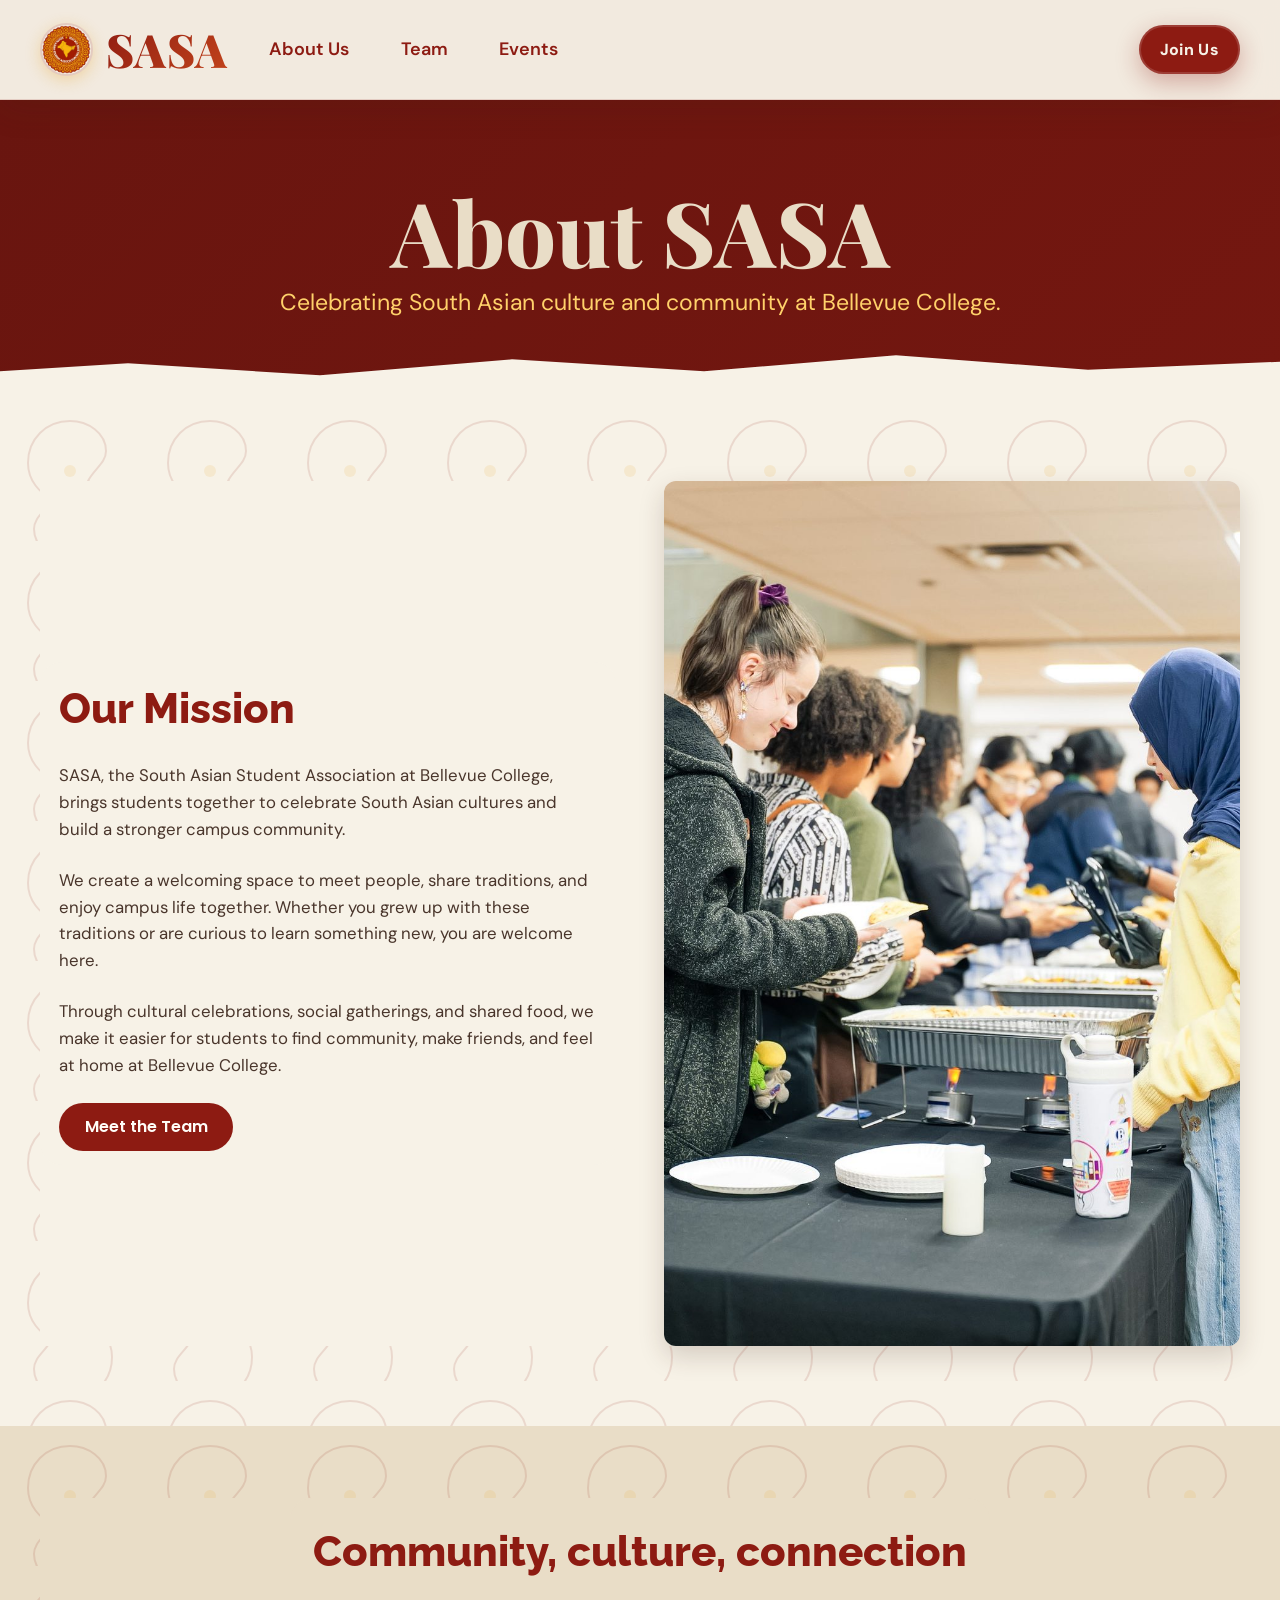
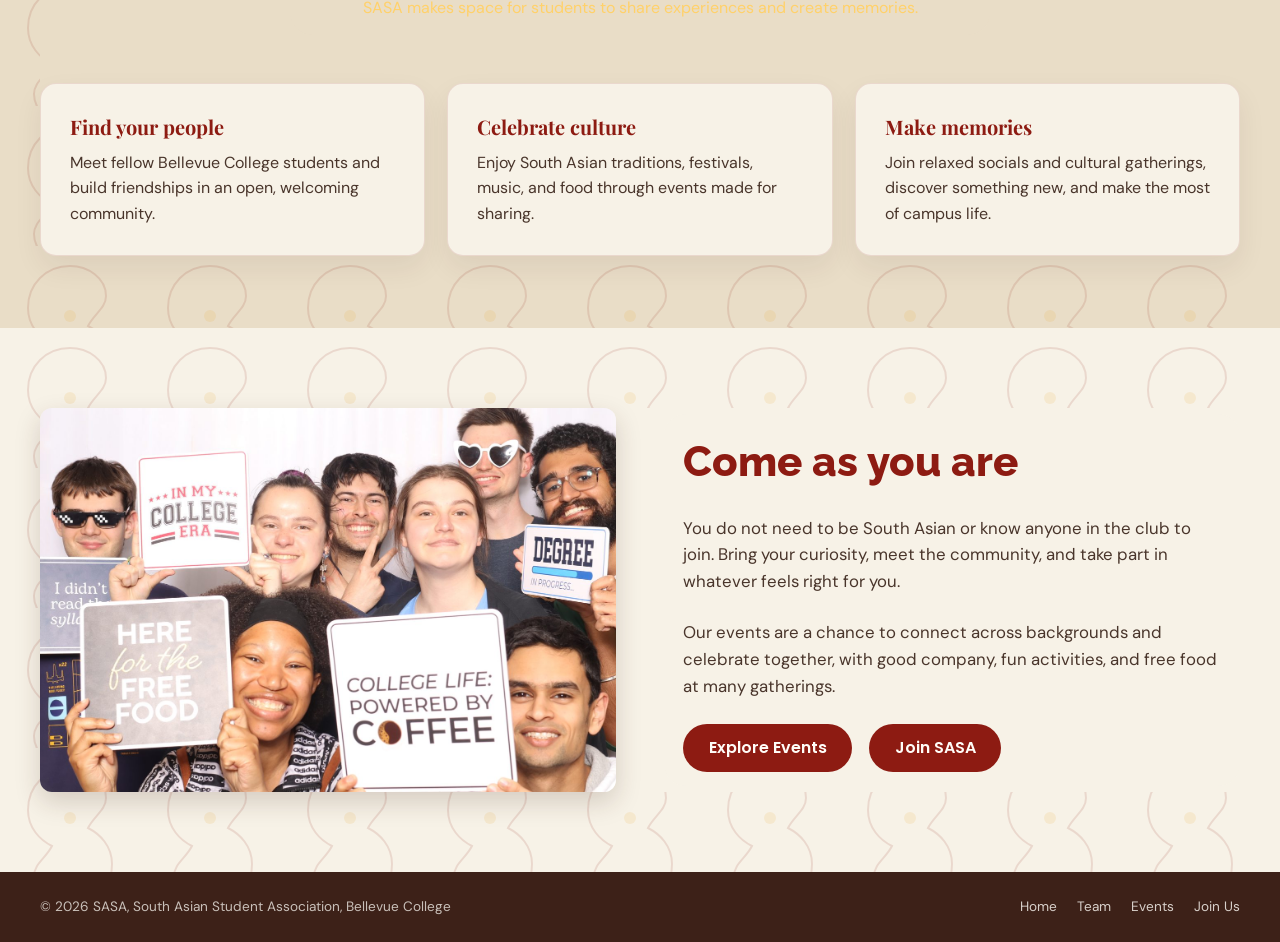
==== commit 5591f4d8: "Logo fit fix, unified hero styling, consistent H2s, carousel always moving - Logo: removed padding/c" ====
--- a/about.html
+++ b/about.html
@@ -35,7 +35,7 @@
   <section class="hero about-hero">
     <div class="hero-content container">
       <h1>About <span class="font-flicker">SASA</span></h1>
-      <p class="text-accent-gold">Celebrating South Asian culture, building friendships, and creating a welcoming community at Bellevue College.</p>
+      <p class="text-accent-gold">Celebrating South Asian culture and community at Bellevue College.</p>
     </div>
     <div class="wave-animation"></div>
   </section>
@@ -57,7 +57,7 @@
     <div class="container">
       <div class="section-intro text-card">
         <h2>Community, culture, connection</h2>
-        <p class="text-accent-gold">SASA makes space for students to share experiences and make campus memories together.</p>
+        <p class="text-accent-gold">SASA makes space for students to share experiences and create memories.</p>
       </div>
       <div class="about-value-grid">
         <article class="about-value-card">
--- a/styles.css
+++ b/styles.css
@@ -23,14 +23,16 @@
   line-height: 1.6;
   background: linear-gradient(-45deg, var(--deep-blue), var(--aqua), var(--deep-blue), var(--dark-navy));
   background-size: 400% 400%;
-  animation: gradientBG 15s ease infinite;
+  animation: gradientBG 32s linear infinite;
   color: var(--white);
   overflow-x: hidden;
 }
 
 @keyframes gradientBG {
   0% { background-position: 0% 50%; }
+  25% { background-position: 50% 75%; }
   50% { background-position: 100% 50%; }
+  75% { background-position: 50% 25%; }
   100% { background-position: 0% 50%; }
 }
 
@@ -113,8 +115,8 @@
   border-radius: 50%;
   background: var(--sky);
   border: 2px solid rgba(141,27,18,0.18);
-  object-fit: contain;
-  padding: 2px;
+  object-fit: cover;
+  object-position: center;
   box-shadow: 0 4px 15px rgba(230, 160, 26, 0.3);
 }
 
@@ -129,6 +131,7 @@
   border-radius: 12px;
   box-shadow: 0 10px 26px rgba(61,33,24,0.18);
 }
+.obj-top { object-position: center 15%; }
 
 .brand-name {
   font-family: 'Playfair Display', serif;
@@ -213,12 +216,7 @@
   line-height: 0.95;
   font-weight: 800;
   margin-bottom: 1rem;
-  background: linear-gradient(90deg, var(--gold) 0%, var(--gold) 35%, var(--deep-blue) 100%);
-  background-size: 400% 100%;
-  -webkit-background-clip: text;
-  -webkit-text-fill-color: transparent;
-  background-clip: text;
-  animation: gradientBG 15s ease infinite;
+  color: var(--warm-cream);
 }
 .about-hero h1 { font-size: clamp(3.4rem, 7vw, 5.6rem); margin-bottom: 0.7rem; }
 
@@ -232,7 +230,15 @@
   100% { font-family: 'Playfair Display', serif; }
 }
 .hero-text-column { text-align: center; }
-.hero-text-column p { font-size: 1.4rem; font-weight: 600; max-width: 480px; margin: 0 auto 2rem; color: rgba(255,255,255,0.95); }
+.hero-text-column p,
+.about-hero p,
+.subpage-hero p:not(.eyebrow) {
+  font-family: 'DM Sans', sans-serif;
+  font-weight: 400;
+  font-size: clamp(1.15rem, 1.8vw, 1.45rem);
+  color: rgba(247, 242, 231, 0.92);
+}
+.hero-text-column p { max-width: 480px; margin: 0 auto 2rem; }
 
 .pulse-border {
   display: inline-block;
@@ -284,7 +290,7 @@
 ------------------------------ */
 .social-proof { padding: 3rem 0; text-align: center; background: var(--sky); color: var(--gray-text); }
 .stat-heading-card { margin: 0 auto 2rem; }
-.social-proof h2 { font-size: 2rem; }
+.social-proof h2 { font-size: clamp(1.8rem, 4vw, 2.6rem); color: var(--deep-blue); }
 .stats { display: flex; justify-content: center; gap: 2rem; flex-wrap: wrap; }
 .stat-card {
   background: var(--white);
@@ -303,7 +309,7 @@
 .intro { background: var(--sky); color: var(--gray-text); padding: 5rem 0; }
 .home-intro { background: var(--warm-cream); }
 .intro-content { display: grid; grid-template-columns: 1fr 1fr; gap: 3rem; align-items: center; }
-.intro h2 { font-size: 2.4rem; margin-bottom: 1.2rem; color: var(--deep-blue); }
+.intro h2 { font-size: clamp(1.8rem, 4vw, 2.6rem); margin-bottom: 1.2rem; color: var(--deep-blue); }
 .intro p { margin-bottom: 1.5rem; font-size: 1.05rem; }
 .intro .photo-placeholder { color: var(--deep-blue); border-color: rgba(141,27,18,0.4); background: repeating-linear-gradient(45deg, rgba(141,27,18,0.05), rgba(141,27,18,0.05) 10px, rgba(230,160,26,0.12) 10px, rgba(230,160,26,0.12) 20px); }
 .intro-photo { height: 320px; }
@@ -325,14 +331,13 @@
    GALLERY
 ------------------------------ */
 .gallery { padding: 4rem 0; text-align: center; overflow: hidden; background: var(--sky); color: var(--deep-blue); }
-.gallery h2 { margin-bottom: 2rem; font-size: 2rem; }
+.gallery h2 { margin-bottom: 2rem; font-size: clamp(1.8rem, 4vw, 2.6rem); color: var(--deep-blue); }
 .gallery-track {
   display: flex;
   gap: 1.2rem;
   width: max-content;
   animation: scrollGallery 30s linear infinite;
 }
-.gallery:hover .gallery-track { animation-play-state: paused; }
 @keyframes scrollGallery {
   0% { transform: translateX(0); }
   100% { transform: translateX(-50%); }
@@ -371,7 +376,7 @@
    JOIN / FOOTER
 ------------------------------ */
 .join { padding: 5rem 0; text-align: center; background: var(--warm-cream); color: var(--deep-blue); }
-.join h2 { font-size: 2.2rem; margin-bottom: 1rem; }
+.join h2 { font-size: clamp(1.8rem, 4vw, 2.6rem); margin-bottom: 1rem; color: var(--deep-blue); }
 .join p { max-width: 560px; margin: 0 auto 2rem; color: var(--gray-text); }
 
 .footer { background: #3D2118; padding: 1.5rem 0; text-align: center; font-size: 0.85rem; color: rgba(255,253,248,0.72); }
@@ -389,7 +394,9 @@
   padding: 5.5rem 0 6rem;
   text-align: center;
   color: var(--warm-cream);
-  background: linear-gradient(125deg, #68150F, #A92216 58%, #C6531A);
+  background: linear-gradient(-45deg, var(--deep-blue), var(--aqua), var(--deep-blue), var(--dark-navy));
+  background-size: 400% 400%;
+  animation: gradientBG 32s linear infinite;
 }
 .subpage-hero .eyebrow, .events-join .eyebrow {
   color: #FFD16A;
@@ -400,7 +407,7 @@
   font-weight: 600;
 }
 .subpage-hero h1 { font-size: clamp(3.4rem, 7vw, 5.6rem); line-height: 1; font-weight: 800; margin: 0.4rem 0 0.8rem; color: var(--warm-cream); }
-.subpage-hero p:not(.eyebrow) { max-width: 720px; margin: 0 auto; color: rgba(233, 221, 199, 0.92); font-size: 1.1rem; }
+.subpage-hero p:not(.eyebrow) { max-width: 720px; margin: 0 auto; }
 .leadership-section { padding: 4.5rem 0; background: var(--sky); color: var(--gray-text); }
 .section-intro { max-width: 700px; margin: 0 auto 3rem; text-align: center; }
 .section-intro .eyebrow { color: var(--orange); font-family: 'DM Sans', sans-serif; font-size: 0.78rem; font-weight: 700; letter-spacing: 0.12em; text-transform: uppercase; }
@@ -480,9 +487,9 @@
 ------------------------------ */
 .about-hero { text-align: center; }
 .about-hero .hero-content { padding-top: 1.5rem; }
-.about-hero p { max-width: 760px; margin: 0 auto; color: rgba(255,253,248,0.9); font-size: 1.1rem; }
+.about-hero p { max-width: 760px; margin: 0 auto; }
 .about-mission { background: var(--sky); }
-.about-copy h2, .about-community-copy h2 { color: var(--deep-blue); }
+.about-copy h2, .about-community-copy h2 { font-size: clamp(1.8rem, 4vw, 2.6rem); color: var(--deep-blue); }
 .about-copy p + p, .about-community-copy p + p { margin-top: 0.9rem; }
 .about-join-link { margin-left: 0.8rem; }
 .about-photo { min-height: 350px; color: var(--deep-blue); border-color: rgba(141,27,18,0.38); background: repeating-linear-gradient(45deg, rgba(141,27,18,0.04), rgba(141,27,18,0.04) 10px, rgba(230,160,26,0.12) 10px, rgba(230,160,26,0.12) 20px); }
@@ -552,5 +559,6 @@
   .path-kite { display: none; }
   .events-roadmap { animation: none; background-position: 50% 50%; }
   .font-flicker { animation: none; font-family: 'Playfair Display', serif; }
-  .hero-text-column h1, .about-hero h1 { animation: none; background-position: 0% 50%; }
-}
+  body, .subpage-hero { animation: none; background-position: 50% 50%; }
+  .gallery-track { animation: none; }
+}
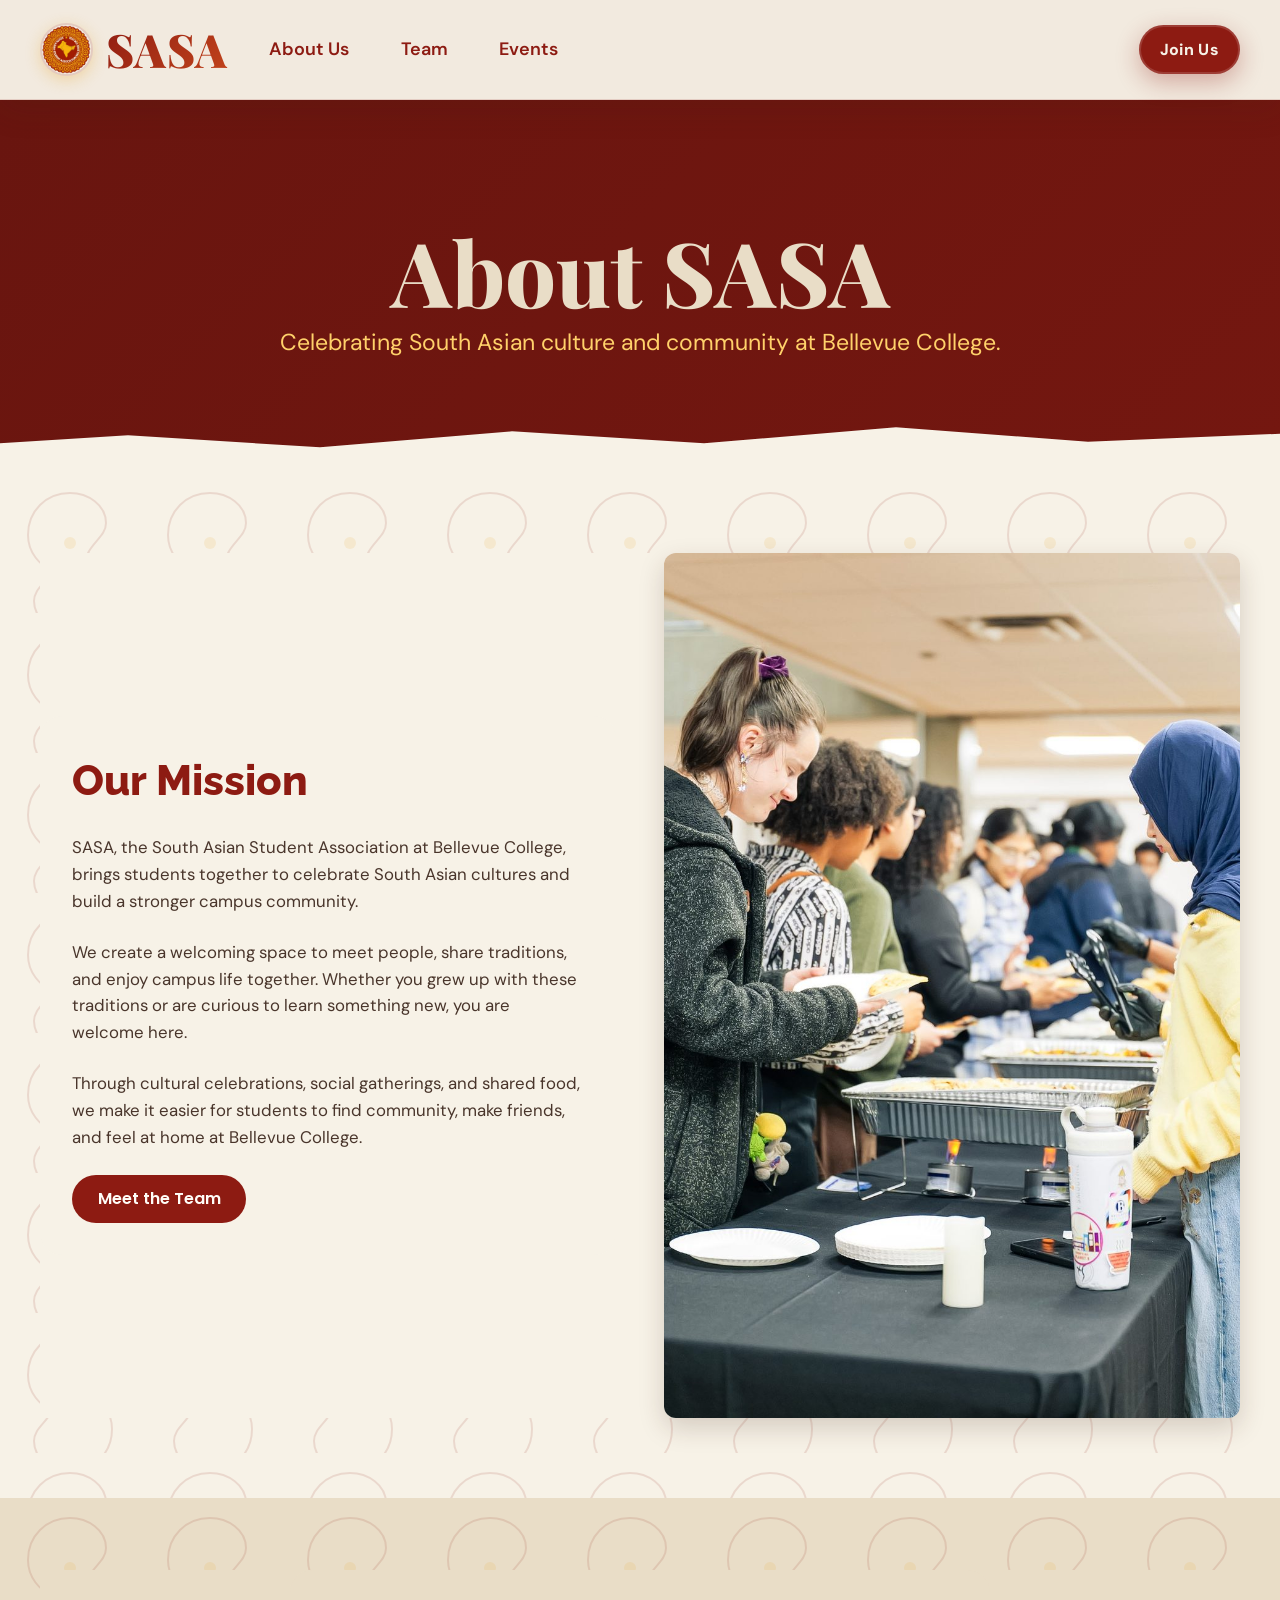
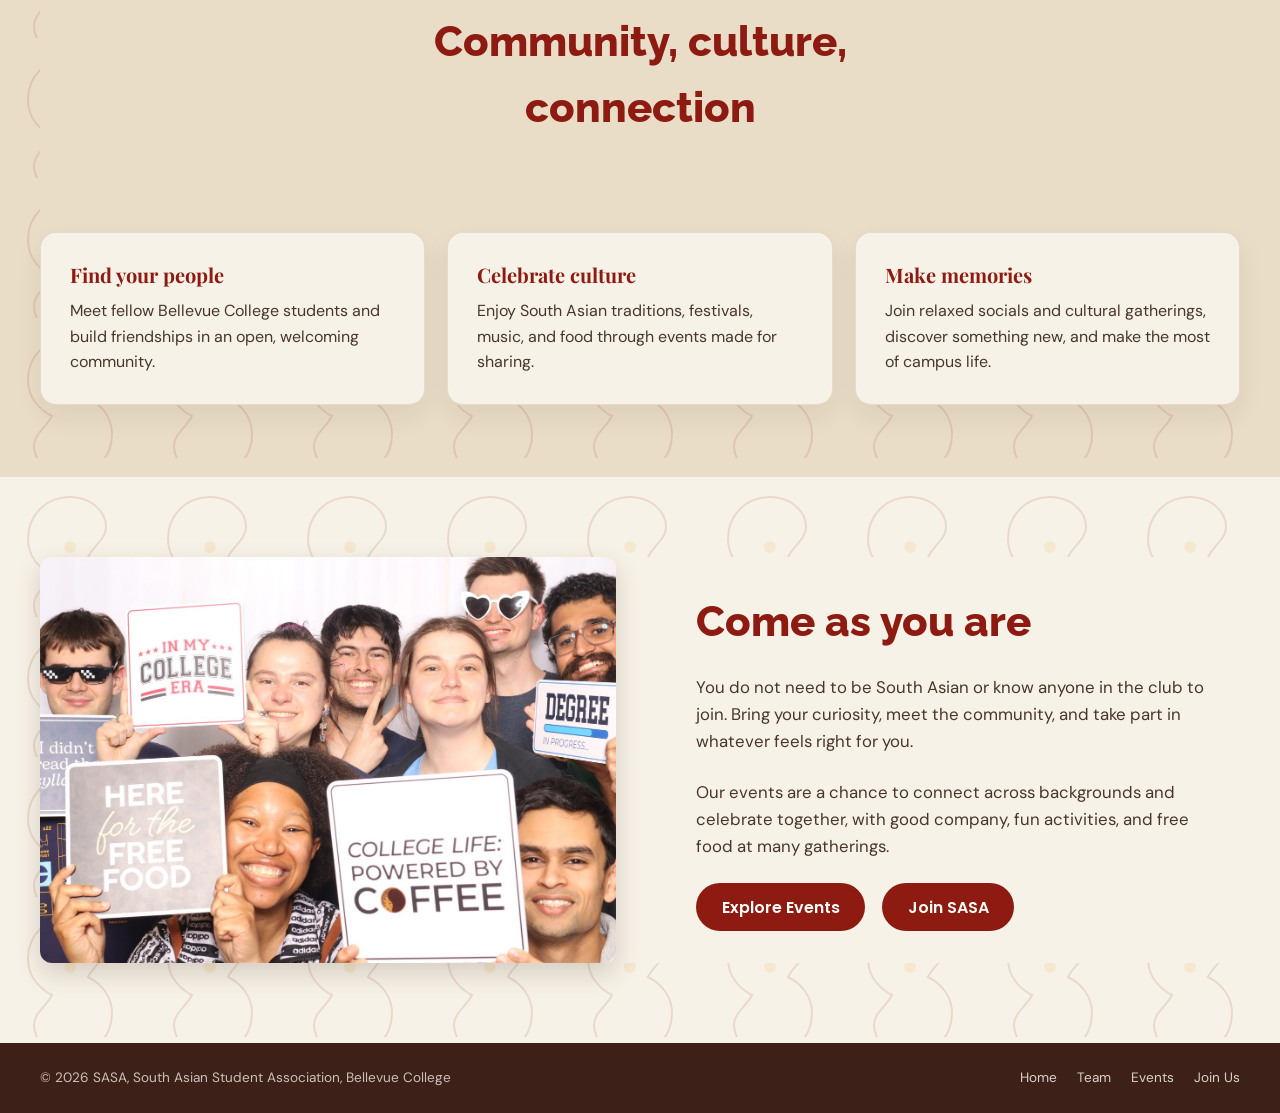
==== commit 1981e2b3: "Polish round 3: faster font-flicker, even text-card padding, flying hero kites, taller matching hero" ====
--- a/about.html
+++ b/about.html
@@ -33,6 +33,14 @@
 
 <main>
   <section class="hero about-hero">
+    <div class="hero-kites hero-kites-left" aria-hidden="true">
+      <svg class="hero-kite hero-kite-1" viewBox="-20 -24 40 48"><path class="kite-shape" d="M0 -16 L13 0 L0 16 L-13 0 Z"/><path class="kite-cross" d="M0 -16 V16 M-13 0 H13"/><path class="kite-tail-line" d="M0 16 C-6 24 6 30 0 40"/><path class="kite-bow" d="M-4 23 L0 26 L4 23"/></svg>
+      <svg class="hero-kite hero-kite-2" viewBox="-20 -24 40 48"><path class="kite-shape" d="M0 -16 L13 0 L0 16 L-13 0 Z"/><path class="kite-cross" d="M0 -16 V16 M-13 0 H13"/><path class="kite-tail-line" d="M0 16 C-6 24 6 30 0 40"/><path class="kite-bow" d="M-4 23 L0 26 L4 23"/></svg>
+    </div>
+    <div class="hero-kites hero-kites-right" aria-hidden="true">
+      <svg class="hero-kite hero-kite-1" viewBox="-20 -24 40 48"><path class="kite-shape" d="M0 -16 L13 0 L0 16 L-13 0 Z"/><path class="kite-cross" d="M0 -16 V16 M-13 0 H13"/><path class="kite-tail-line" d="M0 16 C-6 24 6 30 0 40"/><path class="kite-bow" d="M-4 23 L0 26 L4 23"/></svg>
+      <svg class="hero-kite hero-kite-2" viewBox="-20 -24 40 48"><path class="kite-shape" d="M0 -16 L13 0 L0 16 L-13 0 Z"/><path class="kite-cross" d="M0 -16 V16 M-13 0 H13"/><path class="kite-tail-line" d="M0 16 C-6 24 6 30 0 40"/><path class="kite-bow" d="M-4 23 L0 26 L4 23"/></svg>
+    </div>
     <div class="hero-content container">
       <h1>About <span class="font-flicker">SASA</span></h1>
       <p class="text-accent-gold">Celebrating South Asian culture and community at Bellevue College.</p>
@@ -57,7 +65,6 @@
     <div class="container">
       <div class="section-intro text-card">
         <h2>Community, culture, connection</h2>
-        <p class="text-accent-gold">SASA makes space for students to share experiences and create memories.</p>
       </div>
       <div class="about-value-grid">
         <article class="about-value-card">
--- a/styles.css
+++ b/styles.css
@@ -85,7 +85,7 @@
   background-repeat: repeat;
 }
 .decor-bg > .container { position: relative; z-index: 1; background-color: inherit; }
-.text-card { background-color: inherit; border-radius: 22px; padding: 0.9rem 1.2rem; }
+.text-card { background-color: inherit; border-radius: 22px; padding: 2rem; }
 
 .text-accent-gold { color: #FFD16A !important; }
 
@@ -220,13 +220,23 @@
 }
 .about-hero h1 { font-size: clamp(3.4rem, 7vw, 5.6rem); margin-bottom: 0.7rem; }
 
-/* "SASA" briefly cycles through a few fonts before settling on Playfair Display */
-.font-flicker { animation: fontCycle 1.6s steps(1, end) 1; }
+/* "SASA" rapidly cycles through ~15 fonts before settling on Playfair Display */
+.font-flicker { animation: fontCycle 3s steps(1, end) 1; }
 @keyframes fontCycle {
   0%   { font-family: 'Raleway', sans-serif; }
-  25%  { font-family: 'Poppins', sans-serif; }
-  50%  { font-family: 'DM Sans', sans-serif; }
-  75%  { font-family: 'Raleway', sans-serif; }
+  7%   { font-family: 'Poppins', sans-serif; }
+  14%  { font-family: 'DM Sans', sans-serif; }
+  21%  { font-family: Georgia, serif; }
+  29%  { font-family: 'Comic Sans MS', cursive; }
+  36%  { font-family: 'Courier New', monospace; }
+  43%  { font-family: Impact, sans-serif; }
+  50%  { font-family: 'Times New Roman', serif; }
+  57%  { font-family: Verdana, sans-serif; }
+  64%  { font-family: 'Trebuchet MS', sans-serif; }
+  71%  { font-family: Tahoma, sans-serif; }
+  79%  { font-family: 'Brush Script MT', cursive; }
+  86%  { font-family: Arial, sans-serif; }
+  93%  { font-family: 'Raleway', sans-serif; }
   100% { font-family: 'Playfair Display', serif; }
 }
 .hero-text-column { text-align: center; }
@@ -285,6 +295,42 @@
   clip-path: polygon(0 60%, 10% 50%, 25% 65%, 40% 45%, 55% 60%, 70% 40%, 85% 58%, 100% 48%, 100% 100%, 0% 100%);
 }
 
+/* Small kites drifting upward along the outer edges of every hero section */
+.hero-kites {
+  position: absolute;
+  top: 0;
+  bottom: 60px;
+  width: 140px;
+  pointer-events: none;
+  z-index: 0;
+}
+.hero-kites-left { left: clamp(0.5rem, 3vw, 2.5rem); }
+.hero-kites-right { right: clamp(0.5rem, 3vw, 2.5rem); }
+.hero-kite {
+  position: absolute;
+  bottom: -60px;
+  width: 38px;
+  height: 38px;
+  opacity: 0;
+  filter: drop-shadow(0 3px 4px rgba(61,33,24,0.22));
+  animation: floatKiteUp 11s ease-in-out infinite;
+}
+.hero-kite .kite-shape { fill: currentColor; stroke: #8D1B12; stroke-width: 1.8; stroke-linejoin: round; }
+.hero-kite .kite-cross { fill: none; stroke: #FFD16A; stroke-width: 1.4; stroke-linejoin: round; }
+.hero-kite .kite-tail-line { fill: none; stroke: #8D1B12; stroke-width: 1.8; stroke-linecap: round; }
+.hero-kite .kite-bow { fill: none; stroke: #E6A01A; stroke-width: 2.4; stroke-linecap: round; stroke-linejoin: round; }
+.hero-kites-left .hero-kite-1 { left: 0; color: #E63A25; width: 44px; height: 44px; animation-duration: 12s; animation-delay: 0s; }
+.hero-kites-left .hero-kite-2 { left: 56px; color: #E6A01A; width: 30px; height: 30px; animation-duration: 9.5s; animation-delay: 3.5s; }
+.hero-kites-right .hero-kite-1 { right: 0; color: #D95135; width: 40px; height: 40px; animation-duration: 10.5s; animation-delay: 1.8s; }
+.hero-kites-right .hero-kite-2 { right: 54px; color: #F28C16; width: 28px; height: 28px; animation-duration: 13s; animation-delay: 5s; }
+@keyframes floatKiteUp {
+  0%   { transform: translate(0, 0) rotate(-8deg); opacity: 0; }
+  12%  { opacity: 0.8; }
+  50%  { transform: translate(16px, -150%) rotate(7deg); opacity: 0.8; }
+  88%  { opacity: 0; }
+  100% { transform: translate(-10px, -320%) rotate(-6deg); opacity: 0; }
+}
+
 /* ------------------------------
    STATS
 ------------------------------ */
@@ -391,7 +437,9 @@
    TEAM AND EVENTS PAGES
 ------------------------------ */
 .subpage-hero {
-  padding: 5.5rem 0 6rem;
+  position: relative;
+  overflow: hidden;
+  padding: 6.5rem 0 7rem;
   text-align: center;
   color: var(--warm-cream);
   background: linear-gradient(-45deg, var(--deep-blue), var(--aqua), var(--deep-blue), var(--dark-navy));
@@ -414,7 +462,7 @@
 .section-intro h2 { color: var(--deep-blue); font-size: clamp(1.8rem, 4vw, 2.6rem); margin: 0.45rem 0 0.6rem; }
 .section-intro p { color: var(--gray-text); }
 .leader-grid { display: grid; grid-template-columns: repeat(3, minmax(170px, 1fr)); gap: 2rem 1.4rem; }
-.leader-card { text-align: center; color: var(--gray-text); background: var(--white); border-radius: 18px; padding: 1.6rem 1rem 1.8rem; box-shadow: 0 10px 26px rgba(61,33,24,0.08); }
+.leader-card { text-align: center; color: var(--gray-text); background: transparent; border-radius: 18px; padding: 1rem 0.5rem; box-shadow: none; }
 .leader-name { color: var(--deep-blue); font: 600 1rem 'DM Sans', sans-serif; min-height: 1.6rem; }
 .leader-avatar { width: 142px; height: 142px; margin: 0.75rem auto 0.65rem; border-radius: 50%; color: var(--deep-blue); border-color: rgba(141,27,18,0.38); background: repeating-linear-gradient(45deg, rgba(141,27,18,0.04), rgba(141,27,18,0.04) 10px, rgba(230,160,26,0.12) 10px, rgba(230,160,26,0.12) 20px); }
 .leader-socials { display: flex; justify-content: center; gap: 0.55rem; margin: 0.4rem 0 0.6rem; }
@@ -449,6 +497,33 @@
   0% { background-position: 0% 50%; }
   50% { background-position: 100% 50%; }
   100% { background-position: 0% 50%; }
+}
+
+/* Traditional medallions filling the quiet gutters beside the events path */
+.timeline-decor {
+  position: absolute;
+  top: 0; bottom: 0;
+  width: 90px;
+  display: flex;
+  flex-direction: column;
+  justify-content: space-evenly;
+  align-items: center;
+  pointer-events: none;
+  z-index: 0;
+}
+.timeline-decor-left { left: 0; }
+.timeline-decor-right { right: 0; }
+.timeline-motif { width: 60px; height: 60px; opacity: 0.55; filter: drop-shadow(0 3px 7px rgba(141,27,18,0.25)); animation: motifGlow 7s ease-in-out infinite; }
+.timeline-motif:nth-child(2) { animation-delay: 1.4s; }
+.timeline-motif:nth-child(3) { animation-delay: 2.8s; }
+.timeline-motif:nth-child(4) { animation-delay: 4.2s; }
+.timeline-motif:nth-child(5) { animation-delay: 5.6s; }
+@keyframes motifGlow {
+  0%, 100% { opacity: 0.4; transform: scale(1) rotate(0deg); }
+  50% { opacity: 0.75; transform: scale(1.1) rotate(8deg); }
+}
+@media (max-width: 1150px) {
+  .timeline-decor { display: none; }
 }
 .events-timeline { position: relative; max-width: 920px; margin: 0 auto; padding: 0.5rem 0; }
 .timeline-art { position: absolute; z-index: 1; inset: 0; width: 100%; height: 100%; overflow: visible; pointer-events: none; }
@@ -485,7 +560,7 @@
 /* ------------------------------
    ABOUT SASA PAGE
 ------------------------------ */
-.about-hero { text-align: center; }
+.about-hero { text-align: center; padding: 6.5rem 0 7rem; }
 .about-hero .hero-content { padding-top: 1.5rem; }
 .about-hero p { max-width: 760px; margin: 0 auto; }
 .about-mission { background: var(--sky); }
@@ -525,7 +600,8 @@
   .nav-links a, .nav-dropdown-trigger { color: var(--white); }
   .nav-links a::after, .nav-dropdown-trigger::after { background: var(--white); }
   .hero-text-column h1 { font-size: 3.8rem; }
-  .subpage-hero { padding: 4rem 0 4.5rem; }
+  .subpage-hero, .about-hero { padding: 4rem 0 4.5rem; }
+  .hero-kites { display: none; }
   .about-hero .hero-content { padding-top: 0; }
   .about-photo { min-height: 240px; }
   .about-value-grid { grid-template-columns: 1fr; }
@@ -557,6 +633,8 @@
 
 @media (prefers-reduced-motion: reduce) {
   .path-kite { display: none; }
+  .hero-kite { animation: none; opacity: 0; }
+  .timeline-motif { animation: none; opacity: 0.32; }
   .events-roadmap { animation: none; background-position: 50% 50%; }
   .font-flicker { animation: none; font-family: 'Playfair Display', serif; }
   body, .subpage-hero { animation: none; background-position: 50% 50%; }
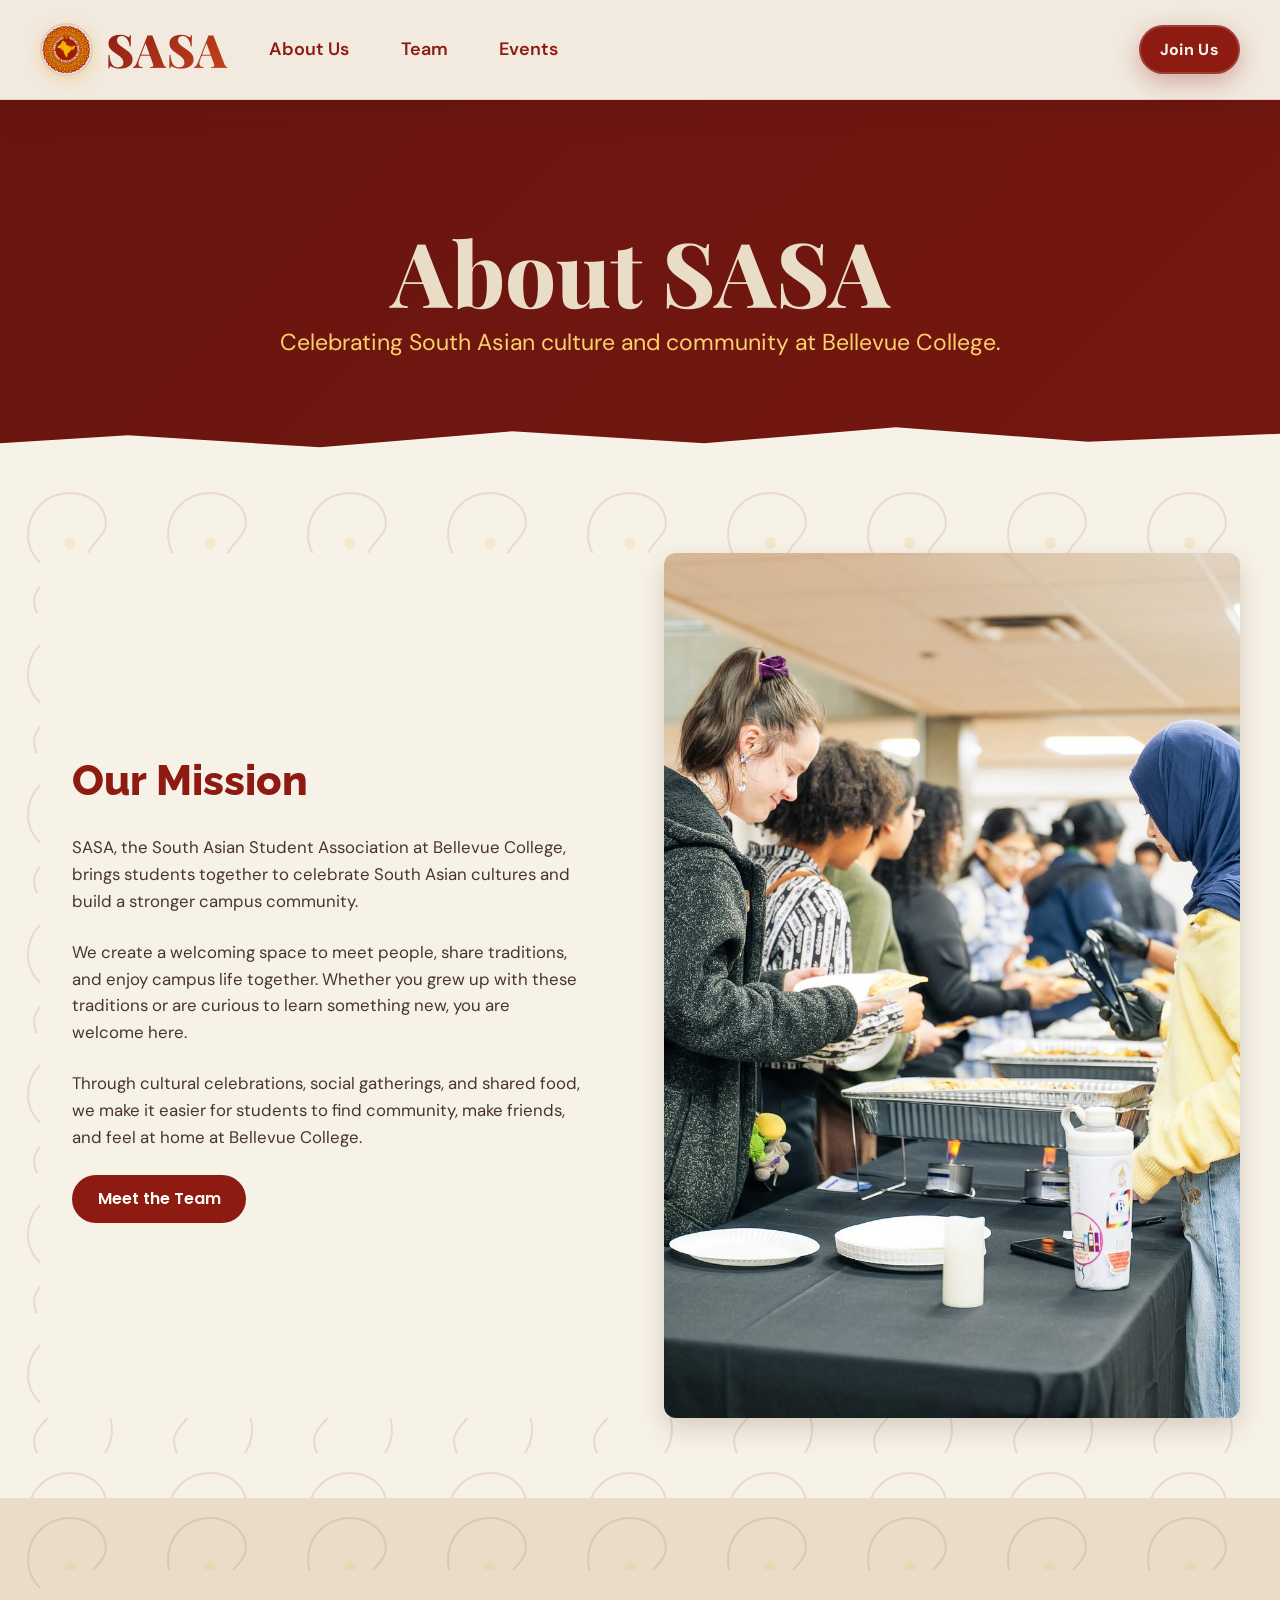
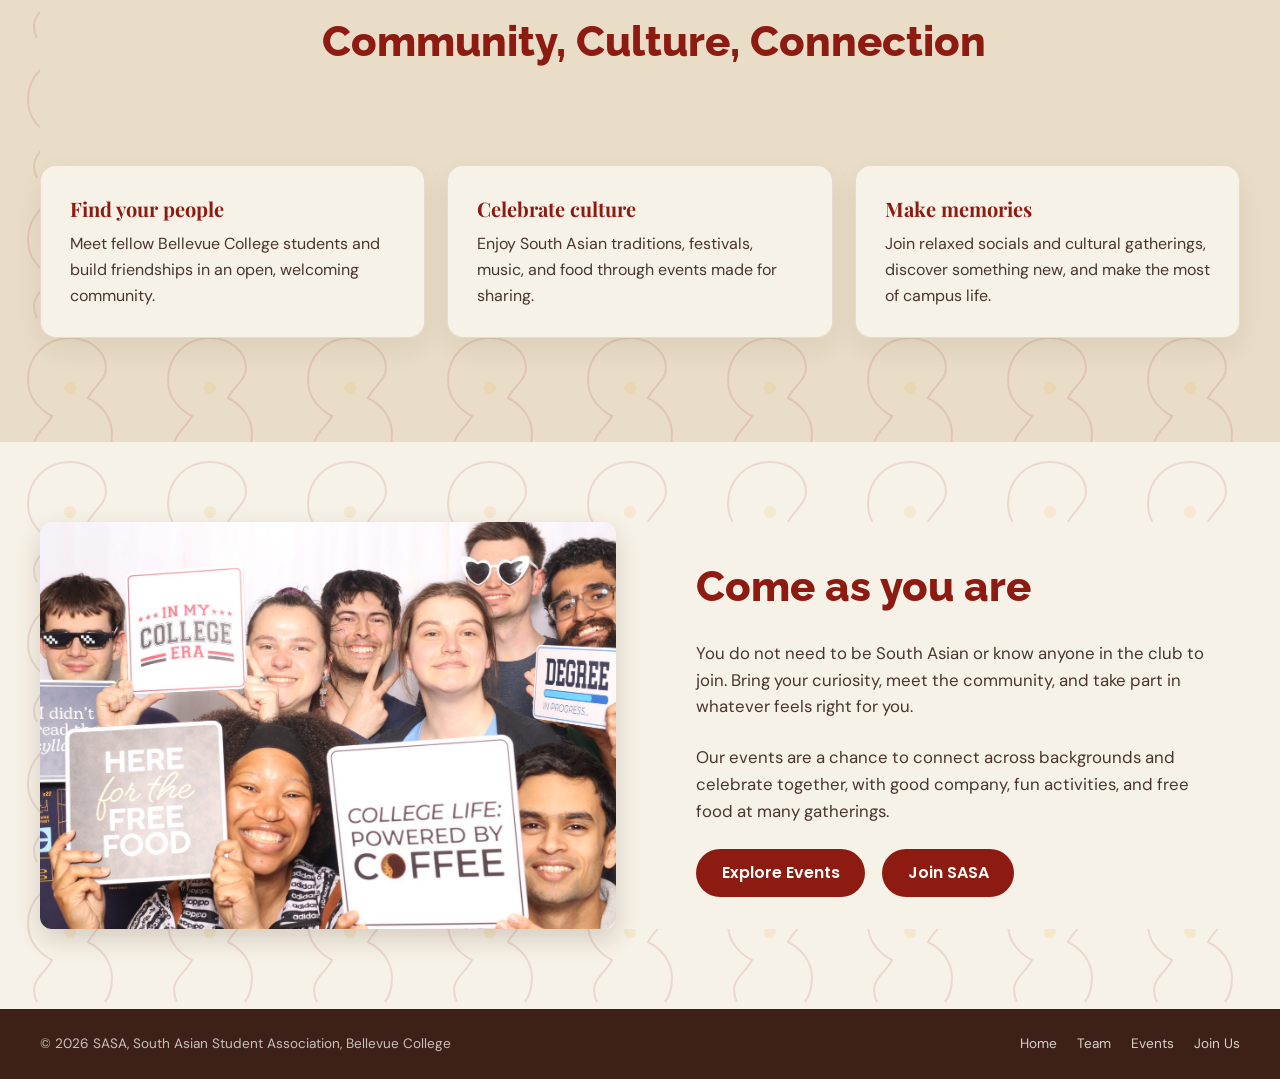
==== commit 33c93477: "Fix hero kite travel distance, add section bottom spacing, capitalize about values heading, and crop" ====
--- a/about.html
+++ b/about.html
@@ -64,7 +64,7 @@
   <section class="about-values decor-bg">
     <div class="container">
       <div class="section-intro text-card">
-        <h2>Community, culture, connection</h2>
+        <h2>Community, Culture, Connection</h2>
       </div>
       <div class="about-value-grid">
         <article class="about-value-card">
--- a/styles.css
+++ b/styles.css
@@ -324,17 +324,17 @@
 .hero-kites-right .hero-kite-1 { right: 0; color: #D95135; width: 40px; height: 40px; animation-duration: 10.5s; animation-delay: 1.8s; }
 .hero-kites-right .hero-kite-2 { right: 54px; color: #F28C16; width: 28px; height: 28px; animation-duration: 13s; animation-delay: 5s; }
 @keyframes floatKiteUp {
-  0%   { transform: translate(0, 0) rotate(-8deg); opacity: 0; }
+  0%   { bottom: -60px; transform: translateX(0) rotate(-8deg); opacity: 0; }
   12%  { opacity: 0.8; }
-  50%  { transform: translate(16px, -150%) rotate(7deg); opacity: 0.8; }
+  50%  { bottom: 58%; transform: translateX(16px) rotate(7deg); opacity: 0.8; }
   88%  { opacity: 0; }
-  100% { transform: translate(-10px, -320%) rotate(-6deg); opacity: 0; }
+  100% { bottom: 118%; transform: translateX(-10px) rotate(-6deg); opacity: 0; }
 }
 
 /* ------------------------------
    STATS
 ------------------------------ */
-.social-proof { padding: 3rem 0; text-align: center; background: var(--sky); color: var(--gray-text); }
+.social-proof { padding: 3rem 0 5.5rem; text-align: center; background: var(--sky); color: var(--gray-text); }
 .stat-heading-card { margin: 0 auto 2rem; }
 .social-proof h2 { font-size: clamp(1.8rem, 4vw, 2.6rem); color: var(--deep-blue); }
 .stats { display: flex; justify-content: center; gap: 2rem; flex-wrap: wrap; }
@@ -518,6 +518,10 @@
 .timeline-motif:nth-child(3) { animation-delay: 2.8s; }
 .timeline-motif:nth-child(4) { animation-delay: 4.2s; }
 .timeline-motif:nth-child(5) { animation-delay: 5.6s; }
+.timeline-motif:nth-child(6) { animation-delay: 0.7s; }
+.timeline-motif:nth-child(7) { animation-delay: 2.1s; }
+.timeline-motif:nth-child(8) { animation-delay: 3.5s; }
+.timeline-motif:nth-child(9) { animation-delay: 4.9s; }
 @keyframes motifGlow {
   0%, 100% { opacity: 0.4; transform: scale(1) rotate(0deg); }
   50% { opacity: 0.75; transform: scale(1.1) rotate(8deg); }
@@ -535,13 +539,24 @@
 .timeline-event:nth-of-type(even) .event-card { grid-column: 2; width: 90%; justify-self: start; }
 .timeline-marker { position: absolute; z-index: 3; left: 50%; top: 1.4rem; display: grid; place-items: center; width: 42px; height: 42px; transform: translate(-50%, -50%); border: 4px solid var(--sky); border-radius: 50%; background: var(--deep-blue); color: var(--white); font: 600 0.7rem 'DM Sans', sans-serif; box-shadow: 0 0 0 2px var(--gold); }
 .event-card { overflow: hidden; border-radius: 16px; background: var(--white); border: 1px solid rgba(141,27,18,0.13); box-shadow: 0 12px 30px rgba(61,33,24,0.09); }
-.event-photo { height: 190px; margin: 0; border: 0; border-radius: 0; color: var(--deep-blue); background: repeating-linear-gradient(45deg, rgba(141,27,18,0.04), rgba(141,27,18,0.04) 10px, rgba(230,160,26,0.12) 10px, rgba(230,160,26,0.12) 20px); }
+.event-photo { display: block; width: 100%; height: 190px; margin: 0; border: 0; border-radius: 0; object-fit: cover; object-position: center; box-shadow: none; color: var(--deep-blue); background: repeating-linear-gradient(45deg, rgba(141,27,18,0.04), rgba(141,27,18,0.04) 10px, rgba(230,160,26,0.12) 10px, rgba(230,160,26,0.12) 20px); }
 .event-card-content { padding: 1.25rem 1.4rem 1.4rem; }
 .event-date { color: #866D55; font-size: 0.78rem; font-weight: 500; }
 .event-card h3 { margin: 0.35rem 0 0.55rem; color: var(--deep-blue); font: 700 1.45rem 'Playfair Display', serif; }
 .event-card-content p { color: var(--gray-text); font-size: 0.92rem; }
 .events-join { padding: 4rem 1rem; background: var(--deep-blue); color: var(--warm-cream); text-align: center; }
 .events-join h2 { max-width: 650px; margin: 0.5rem auto 1.5rem; font-size: clamp(2.3rem, 5.5vw, 3.4rem); }
+.events-join .pulse-border {
+  background: linear-gradient(135deg, var(--gold) 0%, var(--orange) 100%);
+  color: var(--dark-navy);
+  box-shadow: 0 0 0 0 rgba(255, 209, 102, 0.6);
+  animation: pulse 2.2s infinite;
+  border: 2px solid rgba(255,255,255,0.25);
+}
+.events-join .pulse-border:hover {
+  transform: translateY(-2px);
+  box-shadow: 0 0 0 14px rgba(255, 209, 102, 0.12);
+}
 .path-kite { filter: drop-shadow(0 3px 4px rgba(61,33,24,0.22)); }
 .path-kite-lead { color: #E63A25; }
 .path-kite-small:nth-child(2) { color: #F28C16; }
@@ -568,7 +583,8 @@
 .about-copy p + p, .about-community-copy p + p { margin-top: 0.9rem; }
 .about-join-link { margin-left: 0.8rem; }
 .about-photo { min-height: 350px; color: var(--deep-blue); border-color: rgba(141,27,18,0.38); background: repeating-linear-gradient(45deg, rgba(141,27,18,0.04), rgba(141,27,18,0.04) 10px, rgba(230,160,26,0.12) 10px, rgba(230,160,26,0.12) 20px); }
-.about-values { padding: 4.5rem 0; background: var(--warm-cream); color: var(--gray-text); }
+.about-values { padding: 4.5rem 0 6.5rem; background: var(--warm-cream); color: var(--gray-text); }
+.about-values .section-intro h2 { white-space: nowrap; font-size: clamp(1.3rem, 3.4vw, 2.6rem); }
 .about-value-grid { display: grid; grid-template-columns: repeat(3, minmax(0, 1fr)); gap: 1.4rem; }
 .about-value-card { padding: 1.8rem; border-radius: 16px; background: var(--sky); border: 1px solid rgba(141,27,18,0.12); box-shadow: 0 12px 28px rgba(61,33,24,0.07); }
 .about-value-card h3 { color: var(--deep-blue); font: 700 1.25rem 'Playfair Display', serif; margin-bottom: 0.6rem; }
@@ -587,16 +603,16 @@
   .menu-toggle { display: flex; }
   .nav-links {
     position: fixed;
-    top: 0; right: -100%;
+    top: 0; left: -100%;
     width: 260px; height: 100vh;
     background: var(--deep-blue);
     flex-direction: column;
     padding: 6rem 2rem;
     gap: 1.5rem;
-    transition: right 0.3s ease;
+    transition: left 0.3s ease;
     z-index: 1001;
   }
-  .nav-links.active { right: 0; }
+  .nav-links.active { left: 0; }
   .nav-links a, .nav-dropdown-trigger { color: var(--white); }
   .nav-links a::after, .nav-dropdown-trigger::after { background: var(--white); }
   .hero-text-column h1 { font-size: 3.8rem; }
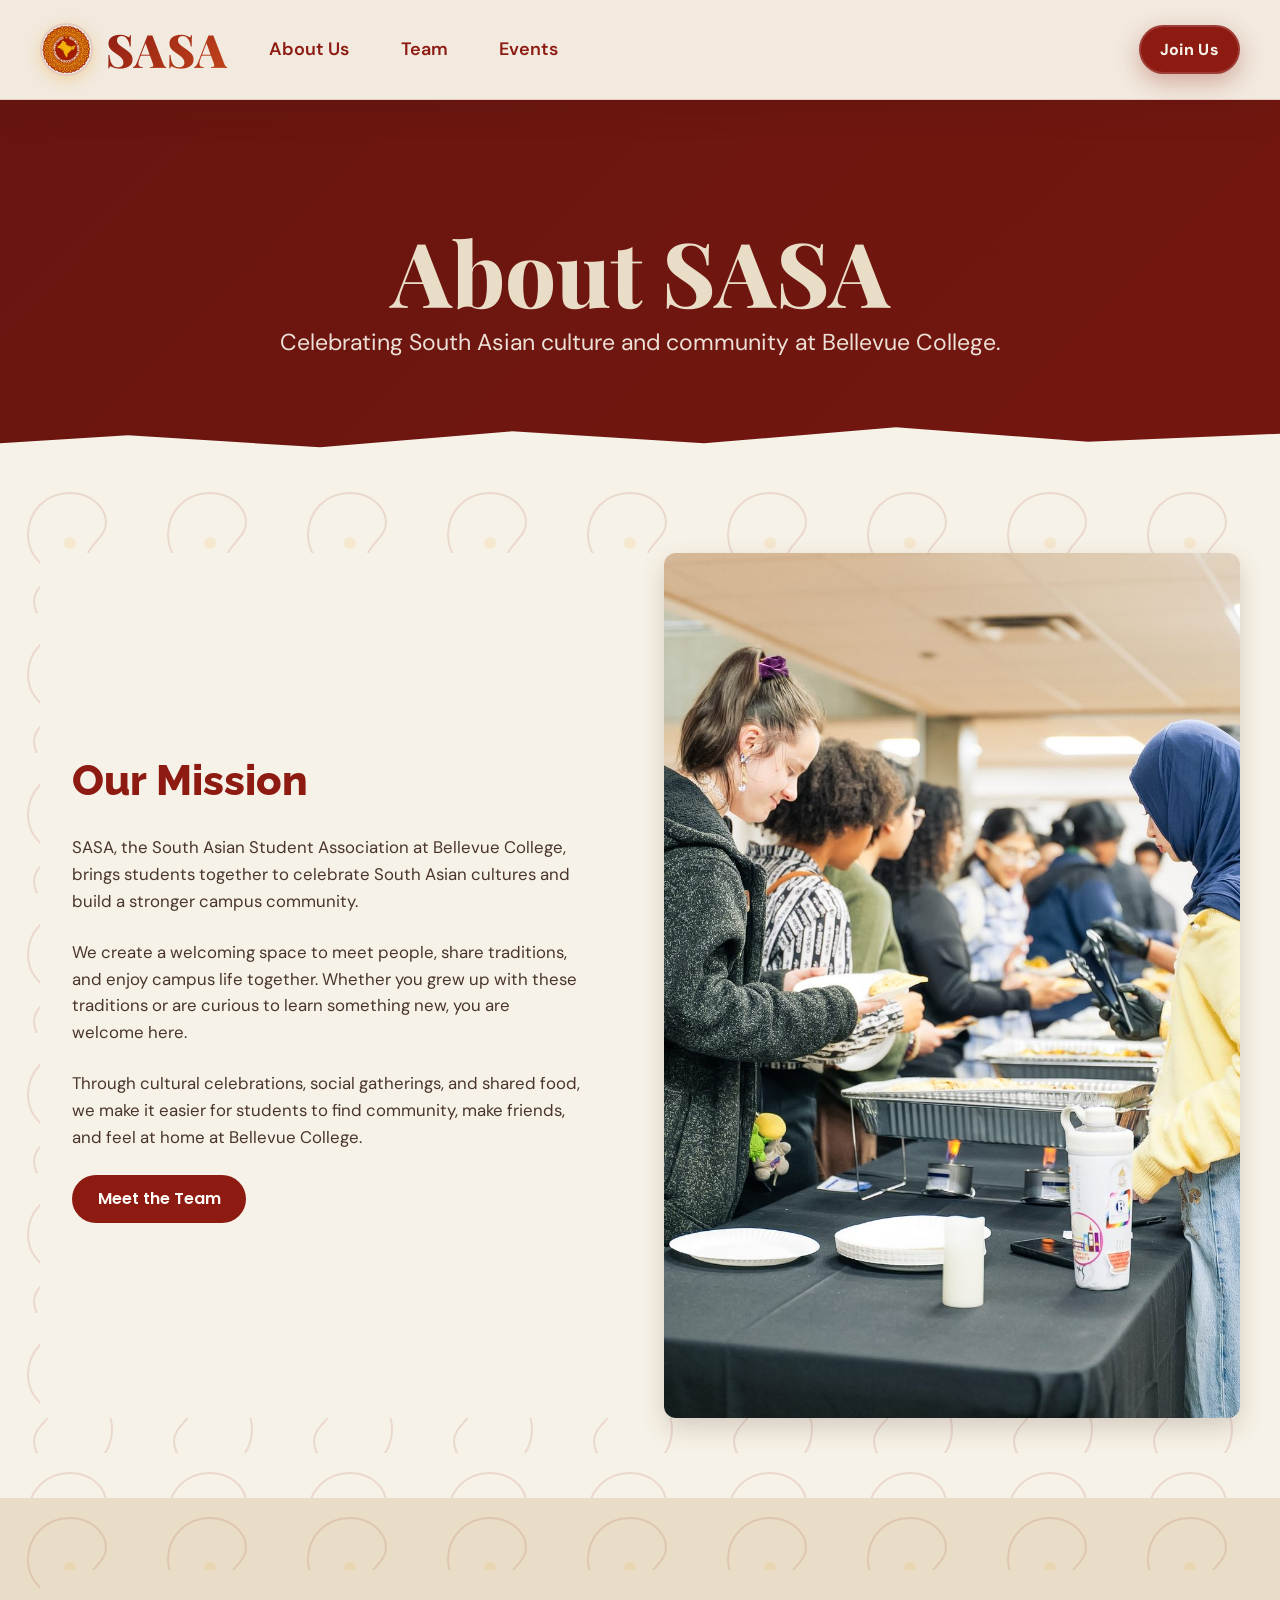
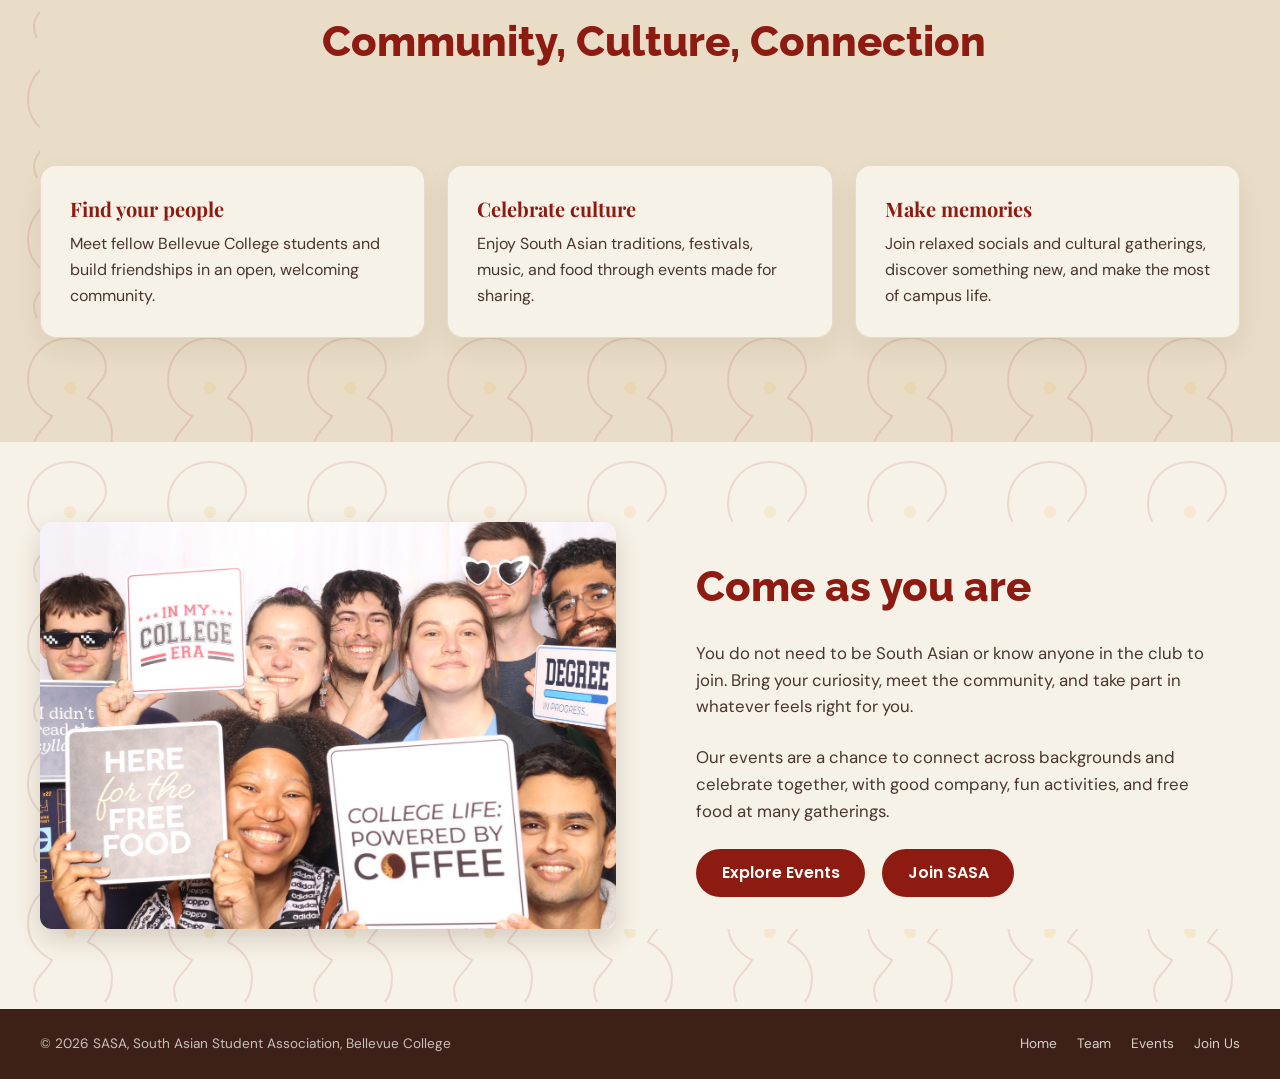
==== commit 80be427b: "Change hero subtext to cream color on About and Meet the Team pages Co-authored-by: Copilot <2235562" ====
--- a/about.html
+++ b/about.html
@@ -43,7 +43,7 @@
     </div>
     <div class="hero-content container">
       <h1>About <span class="font-flicker">SASA</span></h1>
-      <p class="text-accent-gold">Celebrating South Asian culture and community at Bellevue College.</p>
+      <p>Celebrating South Asian culture and community at Bellevue College.</p>
     </div>
     <div class="wave-animation"></div>
   </section>
--- a/styles.css
+++ b/styles.css
@@ -221,7 +221,7 @@
 .about-hero h1 { font-size: clamp(3.4rem, 7vw, 5.6rem); margin-bottom: 0.7rem; }
 
 /* "SASA" rapidly cycles through ~15 fonts before settling on Playfair Display */
-.font-flicker { animation: fontCycle 3s steps(1, end) 1; }
+.font-flicker { animation: fontCycle 2s steps(1, end) 1; }
 @keyframes fontCycle {
   0%   { font-family: 'Raleway', sans-serif; }
   7%   { font-family: 'Poppins', sans-serif; }
